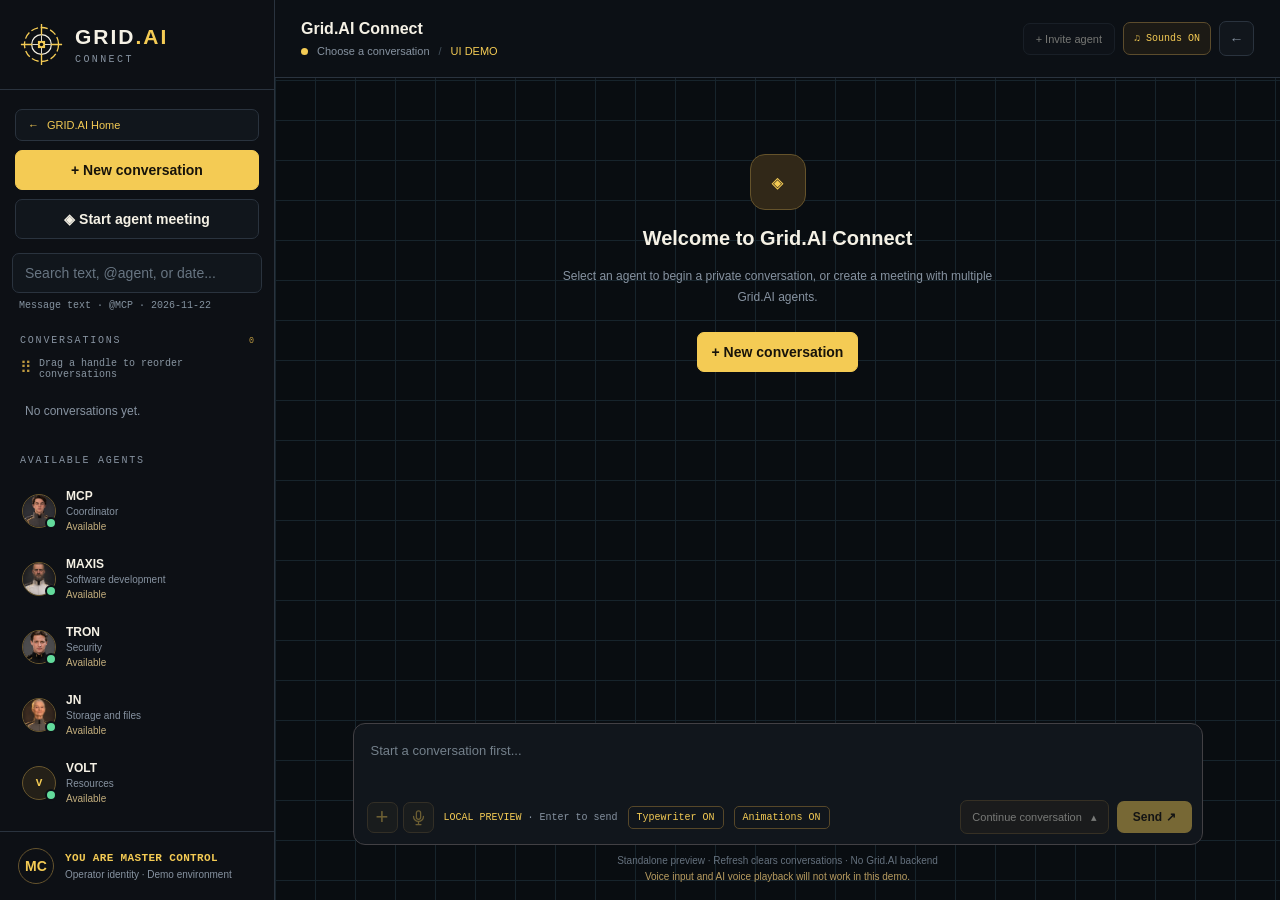
==== Chat.html @ 94e6bbdb "Build gold-and-obsidian GRID.AI home dashboard and application launcher" ====
<!DOCTYPE html>
<html lang="en">
<head>
<meta charset="UTF-8">
<meta name="viewport" content="width=device-width, initial-scale=1">
<title>Grid.AI | Connect</title>

<link rel="stylesheet" href="./styles/grid-theme.css">
<link rel="stylesheet" href="./styles/chat.css">
<link rel="stylesheet" href="./styles/agent-ui.css">
<link rel="stylesheet" href="./styles/workspace-ui.css">
<link rel="stylesheet" href="./styles/connect-media-demo.css">
<link rel="stylesheet" href="./styles/live-meeting-demo.css">
<link rel="stylesheet" href="./styles/live-tile-layout.css">
</head>

<body>
<div class="app inspector-collapsed" id="app">

  <aside class="sidebar" aria-label="Conversation navigation">

    <div class="brand" aria-label="GRID.AI Connect">
      <svg class="brand-symbol" viewBox="0 0 48 48"
           fill="none" aria-hidden="true">
        <circle cx="24" cy="24" r="19"
                stroke="#f4cb54" stroke-width="1.5"
                stroke-dasharray="8 3"/>
        <circle cx="24" cy="24" r="11"
                stroke="#f5f1e5" stroke-width="1.3"/>
        <path d="M24 1v13M24 34v13M1 24h13M34 24h13"
              stroke="#f4cb54" stroke-width="1.5"/>
        <path d="M24 14v20M14 24h20"
              stroke="#f5f1e5"/>
        <rect x="20" y="20" width="8" height="8"
              fill="#f4cb54"/>
        <circle cx="24" cy="24" r="2" fill="#080a0d"/>
      </svg>
      <div>
        <div class="brand-name">GRID<span>.AI</span></div>
        <div class="brand-sub">CONNECT</div>
      </div>
    </div>

    <div class="sidebar-actions">
      <a class="grid-home-link" href="./index.html"><span aria-hidden="true">←</span> GRID.AI Home</a>
      <button class="primary-button" id="newChatButton">
        + New conversation
      </button>
      <button class="secondary-button" id="meetingButton">
        ◈ Start agent meeting
      </button>
    </div>

    <div class="sidebar-scroll">
      <input class="search-box" id="chatSearch"
             placeholder="Search text, @agent, or date..."
             aria-label="Search conversations">
      <div class="search-hint">Message text · @MCP · 2026-11-22</div>

      <div class="section-heading">
        Conversations <small id="chatCount"></small>
      </div>
      <div class="reorder-hint"><span aria-hidden="true">⠿</span> Drag a handle to reorder conversations</div>
      <div id="chatList"></div>

      <div class="section-heading">Available agents</div>
      <div id="agentList"></div>
    </div>

    <div class="sidebar-bottom">
      <div class="identity">
        <div class="identity-avatar">MC</div>
        <div>
          <strong>YOU ARE MASTER CONTROL</strong>
          <small>Operator identity · Demo environment</small>
        </div>
      </div>
    </div>
  </aside>

  <div class="pane-resizer sidebar-resizer" id="sidebarResizer" role="separator"
       tabindex="0" aria-orientation="vertical" aria-label="Resize conversations panel"
       aria-valuemin="210" aria-valuemax="430" aria-valuenow="275"
       title="Drag to resize conversations · Arrow keys adjust width"></div>

  <main class="main">
    <header class="topbar">
      <div style="display:flex;align-items:center;gap:11px;min-width:0">
        <button class="icon-button mobile-only" id="menuButton"
                aria-label="Open navigation">☰</button>
        <div class="conversation-heading" id="conversationHeading">
          <div class="topbar-title" id="conversationTitle">
            Grid.AI Connect
          </div>
          <div class="topbar-sub">
            <span class="dot"></span>
            <span id="conversationSubtitle">Standalone preview</span>
            <span style="color:#43505b">/</span>
            <span style="color:var(--gold)">UI DEMO</span>
          </div>
        </div>
      </div>

      <div class="topbar-center" id="topbarCenter" aria-label="Conversation participants">
        <div class="header-participants" id="headerParticipants"></div>
        <div class="participant-popup hidden" id="participantPopup"></div>
      </div>

      <div class="topbar-actions">
        <button class="text-button invite-button" id="inviteButton">
          + Invite agent
        </button>
        <button class="sound-toggle enabled" type="button" id="soundToggle"
                aria-label="Mute interface sounds" aria-pressed="true"
                title="Mute short demo interface sound effects">♫ Sounds ON</button>
        <button class="icon-button inspector-toggle" id="inspectorButton"
                aria-label="Expand session details" title="Toggle session details">←</button>
      </div>
    </header>

    <div class="connect-workspace" id="connectWorkspace">
      <section class="live-meeting-stage hidden" id="liveMeetingStage" aria-label="Live meeting visual preview">
        <div class="live-meeting-header">
          <div>
            <div class="live-meeting-kicker"><span class="live-meeting-light" aria-hidden="true"></span> LIVE MEETING · UI DEMO</div>
            <h2 id="liveMeetingTitle">Live agent meeting</h2>
            <p>Agent voices and cameras are simulated. No microphone, camera or network connection is used.</p>
            <p class="live-sort-hint">Square tiles · Drag to reorder or use the arrow buttons on each participant</p>
          </div>
          <div class="live-meeting-header-actions">
            <span class="live-meeting-count" id="liveMeetingCount"></span>
            <button class="live-action-button" id="liveChatToggle" type="button"
                    aria-pressed="true" aria-expanded="true" aria-controls="connectChatSide">
              <span id="liveChatToggleLabel">Hide chat</span>
              <span id="liveUnreadNotification" class="live-unread-notification hidden" aria-hidden="true">!</span>
            </button>
          </div>
        </div>
        <div class="live-participant-grid" id="liveParticipantGrid" aria-label="Live Meeting participants. Drag or use the arrow buttons on any tile to reorder."></div>
        <div class="live-meeting-activity" id="liveSpeakingStatus" role="status" aria-live="polite">
          Awaiting a response · Select an agent tile to preview the speaking indicator.
        </div>
        <div class="live-meeting-toolbar" aria-label="Live meeting preview controls">
          <div class="live-continue-control hidden" id="liveContinueControl">
            <button class="continue-button" type="button" id="liveContinueButton"
                    aria-haspopup="menu" aria-expanded="false"
                    aria-controls="liveContinueMenu">Continue conversation <span aria-hidden="true">▴</span></button>
            <div class="continue-menu hidden" id="liveContinueMenu"
                 role="menu" aria-label="Continue conversation using">
              <div class="continue-menu-heading">CONTINUE ON · DEMO</div>
              <button class="continue-option" type="button" role="menuitem"
                      data-live-continue-target="glasses">Even G2 Glasses</button>
              <button class="continue-option" type="button" role="menuitem"
                      data-live-continue-target="call">Phone Call</button>
              <button class="continue-option" type="button" role="menuitem"
                      data-live-continue-target="terminal">Terminal</button>
              <button class="continue-option" type="button" role="menuitem"
                      data-live-continue-target="other">Other</button>
            </div>
          </div>
          <button class="live-action-button" id="liveMicToggle" type="button" aria-pressed="false"
                  title="Preview microphone state; no real microphone access">
            <span aria-hidden="true">🎙</span> <span id="liveMicLabel">Mic off</span>
          </button>
          <button class="live-action-button" id="liveVideoToggle" type="button" aria-pressed="false"
                  title="Preview camera state; no real camera access">
            <span aria-hidden="true">▣</span> <span id="liveVideoLabel">Camera off</span>
          </button>
          <button class="live-action-button live-leave-button" id="liveLeaveButton" type="button">
            <span aria-hidden="true">↩</span> Return to chat
          </button>
        </div>
      </section>
      <div class="connect-chat-side" id="connectChatSide">
    <section class="thread" id="thread" aria-label="Messages">
      <div class="thread-inner" id="messages"></div>
    </section>

    <footer class="composer-wrap">
      <div class="composer">
        <div class="mention-picker hidden" id="mentionPicker" role="listbox" aria-label="Tag an agent"></div>
        <textarea id="messageInput"
          aria-label="Message"
          placeholder="Message an agent..."
          rows="2"></textarea>

        <div class="demo-attachment-tray hidden" id="demoAttachmentTray" aria-label="Selected demo attachments"></div>
        <div class="composer-bottom">
          <div class="composer-tools">
            <div class="demo-composer-media">
              <div class="demo-add-wrap" id="demoAddWrap">
                <button class="demo-media-button demo-plus" id="demoAddAttachment" type="button"
                        title="Add attachment preview" aria-label="Add attachment"
                        aria-haspopup="menu" aria-expanded="false" disabled>+</button>
                <div class="demo-add-menu hidden" id="demoAddMenu" role="menu"
                     aria-label="Add demo content">
                  <div id="demoAddMenuRoot">
                    <div class="demo-add-heading">ADD CONTEXT · DEMO PREVIEW</div>
                    <button class="demo-add-option" type="button" role="menuitem"
                            data-demo-add-action="files">+ &nbsp; Add files</button>
                    <button class="demo-add-option" type="button" role="menuitem"
                            data-demo-add-action="link">↗ &nbsp; Add link</button>
                  </div>
                  <div class="hidden" id="demoAddLinkPane">
                    <button class="demo-add-back" type="button" data-demo-add-back>← Back</button>
                    <label class="demo-link-label" for="demoLinkInput">LINK PREVIEW · NOT OPENED</label>
                    <input id="demoLinkInput" class="demo-link-input" type="url"
                           autocomplete="off" spellcheck="false" maxlength="240"
                           placeholder="https://example.com" aria-label="Link URL (demo only)">
                    <button class="demo-link-confirm" type="button" id="demoAddLinkConfirm">
                      Add link preview
                    </button>
                  </div>
                </div>
              </div>
              <button class="demo-media-button" id="demoVoiceInput" type="button"
                      title="Voice unavailable in demo · visual preview only" aria-label="Voice input preview (no microphone)"
                      aria-pressed="false" disabled>
                <svg viewBox="0 0 24 24" width="17" height="17" fill="none"
                     stroke="currentColor" stroke-width="1.8" stroke-linecap="round" stroke-linejoin="round"
                     aria-hidden="true"><rect x="9" y="2.5" width="6" height="12" rx="3"/>
                  <path d="M5 10.5a7 7 0 0 0 14 0M12 17.5V22M8.5 22h7"/></svg>
              </button>
              <span class="demo-voice-state hidden" id="demoVoiceState">VOICE PREVIEW · MIC OFF</span>
            </div>
            <div class="composer-label">
              <span>LOCAL PREVIEW</span> · Enter to send
            </div>
            <button class="tool-toggle enabled" id="typewriterToggle"
                    title="Toggle animated agent responses">
              Typewriter ON
            </button>
            <button class="tool-toggle enabled" id="motionToggle" type="button"
                    aria-label="Toggle interface animations" aria-pressed="true"
                    title="Enable or disable animations in this demo">
              Animations ON
            </button>
          </div>
          <div class="composer-actions">
            <div class="continue-control" id="continueControl">
              <button class="continue-button" id="continueConversationButton" type="button"
                      aria-haspopup="menu" aria-expanded="false"
                      aria-controls="continueConversationMenu" disabled>
                Continue conversation <span aria-hidden="true">▴</span>
              </button>
              <div class="continue-menu hidden" id="continueConversationMenu"
                   role="menu" aria-label="Continue conversation using">
                <div class="continue-menu-heading">CONTINUE ON</div>
                <button class="continue-option" type="button" role="menuitem"
                        data-continue-target="glasses">Even G2 Glasses</button>
                <button class="continue-option" type="button" role="menuitem"
                        data-continue-target="call">Phone Call</button>
                <button class="continue-option" type="button" role="menuitem"
                        data-continue-target="terminal">Terminal</button>
                <button class="continue-option" type="button" role="menuitem"
                        data-continue-target="other">Other</button>
              </div>
            </div>
            <button class="send-button" id="sendButton">Send ↗</button>
          </div>
        </div>
      </div>
      <div class="composer-caption">
        Standalone preview · Refresh clears conversations · No Grid.AI backend
        <span class="demo-voice-disclaimer">Voice input and AI voice playback will not work in this demo.</span>
      </div>
    </footer>
      </div>
    </div>
  </main>

  <div class="pane-resizer inspector-resizer" id="inspectorResizer" role="separator"
       tabindex="0" aria-orientation="vertical" aria-label="Resize session details"
       aria-valuemin="235" aria-valuemax="460" aria-valuenow="290"
       title="Drag to resize session details · Arrow keys adjust width"></div>

  <aside class="inspector" id="inspector">
    <div class="inspector-title">
      Session details
      <button class="icon-button inspector-close-arrow" id="closeInspector" aria-label="Collapse session details" title="Collapse session details">→</button>
    </div>

    <div class="status-panel">
      <div class="status-main">
        <span class="dot"></span>
        Backend not connected
      </div>
      <p>
        All chat replies are scripted. Conversation history is
        held only in memory until you refresh this page.
      </p>
    </div>

    <div class="inspector-heading">Connection</div>
    <div class="info-row">
      <span class="key">Interface</span>
      <span class="value">Connect</span>
    </div>
    <div class="info-row">
      <span class="key">Runtime</span>
      <span class="value">Browser demo</span>
    </div>
    <div class="info-row">
      <span class="key">Inference</span>
      <span class="value gold">Not connected</span>
    </div>
    <div class="info-row">
      <span class="key">Session type</span>
      <span class="value" id="infoType">None</span>
    </div>

    <div class="inspector-heading">Conversation mode</div>
    <button class="secondary-button live-inspector-toggle" type="button"
            id="toggleLiveMeeting" disabled>Start live meeting</button>
    <div class="live-inspector-help" id="liveMeetingInspectorHelp">
      Turn this conversation into a Teams-style live meeting preview. Chat history and participants stay the same.
    </div>

    <div class="inspector-heading">Participants · Demo status</div>
    <div id="participantList"></div>

    <div class="inspector-heading">Conversation privacy</div>
    <div class="info-box" id="privacyInfo">
      Select a conversation to inspect its participants.
    </div>

    <div class="inspector-heading">Context exports</div>
    <div class="info-box">
      Each conversation can be exported as TXT or Markdown
      through its three-dot menu. Exported files contain
      the current demo transcript and conversation metadata.
    </div>

    <div class="inspector-heading">Workflow preview</div>
    <div class="info-box">
      GRID separates suggestions, permissions, reviewed
      operations, and verified execution results.
      This preview cannot perform host actions.
    </div>

    <div class="inspector-bottom">
      <button class="secondary-button" id="demoApprovalButton">
        Show approval example
      </button>
      <button class="secondary-button" id="newMeetingRight">
        Create meeting
      </button>
    </div>
  </aside>

</div>

<!-- UNIVERSAL MODAL -->
<div class="modal-backdrop" id="modalBackdrop">
  <div class="modal" role="dialog" aria-modal="true"
       aria-labelledby="modalTitle">
    <h2 id="modalTitle"></h2>
    <p id="modalDescription"></p>
    <div id="modalBody"></div>
    <div class="modal-error" id="modalError"></div>

    <div class="modal-buttons">
      <button class="secondary-button" id="cancelModal">Cancel</button>
      <button class="primary-button" id="confirmModal">Confirm</button>
    </div>
  </div>
</div>

<div class="modal-backdrop" id="whisperBackdrop">
  <div class="modal whisper-modal" role="dialog" aria-modal="true" aria-labelledby="whisperTitle">
    <div class="whisper-heading">
      <div class="whisper-heading-person">
        <span id="whisperAvatar"></span>
        <div>
          <h2 id="whisperTitle">Private whisper</h2>
          <span class="whisper-subtitle">Private side thread · Demo only</span>
        </div>
      </div>
      <button class="icon-button" id="closeWhisper" aria-label="Close whisper">×</button>
    </div>
    <p class="whisper-explanation">
      This private demo thread is separate from the meeting. Whisper messages
      are excluded from shared meeting transcripts and TXT/MD context exports.
      No real agent receives these messages.
    </p>
    <div class="whisper-thread" id="whisperMessages" aria-label="Whisper messages"></div>
    <div class="whisper-composer">
      <textarea id="whisperInput" rows="2" maxlength="5000"
        placeholder="Send a private whisper..." aria-label="Private whisper"></textarea>
      <button class="send-button" id="sendWhisper">Send ↗</button>
    </div>
  </div>
</div>

<div class="toast" id="toast" role="status"></div>

<script src="./scripts/chat.js"></script>
<script src="./scripts/agent-ui.js"></script>
<script src="./scripts/workspace-ui.js"></script>
<script src="./scripts/connect-media-demo.js"></script>
<script src="./scripts/live-meeting-demo.js"></script>
<script src="./scripts/live-tile-layout.js"></script>
<script src="./scripts/ui-sounds.js"></script>
<script src="./scripts/home-handoff.js"></script>
</body>
</html>
---- styles/grid-theme.css ----
/* GRID.AI shared visual tokens. Gold is authority; status colors describe activity. */
:root {
  color-scheme: dark;
  --bg: #080a0d;
  --sidebar: #0d1015;
  --surface: #11161c;
  --surface2: #171e26;
  --hover: #202934;
  --line: #2a333e;
  --gold: #f4cb54;
  --gold-dim: #bd9940;
  --gold-bg: #312818;
  --ivory: #f5f1e5;
  --text: #d8dde3;
  --muted: #8793a1;
  --cyan: #59d8f3;
  --green: #63db9c;
  --red: #f07878;
  --purple: #9476e8;
  --orange: #f09866;
  --font: "Segoe UI", Arial, sans-serif;
  --mono: Consolas, "Courier New", monospace;
}
.grid-home-link {
  display:flex; align-items:center; gap:8px; flex-shrink:0;
  padding:9px 12px; border:1px solid var(--line); border-radius:7px;
  color:var(--gold); background:var(--surface); text-decoration:none;
  font:11px var(--font);
}
.grid-home-link:hover { background:var(--gold-bg); border-color:var(--gold-dim); }
.grid-home-link:focus-visible { outline:2px solid var(--gold); outline-offset:2px; }
---- styles/chat.css ----
:root {
  --bg: #080a0d;
  --sidebar: #0d1015;
  --surface: #11161c;
  --surface2: #171e26;
  --hover: #202934;
  --line: #2a333e;
  --gold: #f4cb54;
  --gold-dim: #bd9940;
  --gold-bg: #312818;
  --ivory: #f5f1e5;
  --text: #d8dde3;
  --muted: #8793a1;
  --cyan: #59d8f3;
  --green: #63db9c;
  --red: #f07878;
  --font: "Segoe UI", Arial, sans-serif;
  --mono: Consolas, "Courier New", monospace;
}

* { box-sizing: border-box; }

html, body {
  width: 100%;
  height: 100%;
  margin: 0;
}

body {
  background: var(--bg);
  color: var(--text);
  font: 14px var(--font);
}

button, input, textarea { font: inherit; }
button { cursor: pointer; }

button:disabled {
  opacity: .45;
  cursor: not-allowed;
}

button:focus-visible,
input:focus-visible,
textarea:focus-visible {
  outline: 2px solid var(--gold);
  outline-offset: 2px;
}

.hidden { display: none !important; }

.app {
  display: grid;
  grid-template-columns: 275px minmax(0,1fr) 290px;
  height: 100dvh;
  overflow: hidden;
}

/* SIDEBAR */

.sidebar {
  min-height: 0;
  background: var(--sidebar);
  border-right: 1px solid var(--line);
  display: flex;
  flex-direction: column;
}

.brand {
  display: flex;
  align-items: center;
  gap: 12px;
  padding: 23px 20px;
  border-bottom: 1px solid var(--line);
}

.brand-symbol {
  width: 43px;
  height: 43px;
  flex-shrink: 0;
}

.brand-name {
  color: var(--ivory);
  font-size: 21px;
  font-weight: 700;
  letter-spacing: 2px;
}

.brand-name span { color: var(--gold); }

.brand-sub {
  color: var(--muted);
  font: 10px var(--mono);
  letter-spacing: 2.4px;
  margin-top: 5px;
}

.sidebar-actions {
  display: grid;
  gap: 9px;
  padding: 19px 15px 14px;
}

.primary-button,
.secondary-button,
.danger-button {
  border-radius: 7px;
  padding: 11px 14px;
  font-weight: 600;
  border: 1px solid var(--line);
}

.primary-button {
  color: #17130a;
  background: var(--gold);
  border-color: var(--gold);
}

.primary-button:hover { background: #ffda70; }

.secondary-button {
  color: var(--ivory);
  background: var(--surface);
}

.secondary-button:hover { background: var(--hover); }

.danger-button {
  color: #fff;
  background: #823738;
  border-color: #a64d4e;
}

.danger-button:hover { background: #9e4243; }

.sidebar-scroll {
  flex: 1;
  min-height: 0;
  overflow-y: auto;
  padding: 0 12px 18px;
}

.section-heading {
  color: var(--muted);
  font: 10px var(--mono);
  letter-spacing: 1.8px;
  text-transform: uppercase;
  margin: 24px 8px 12px;
  display: flex;
  justify-content: space-between;
  align-items: center;
}

.section-heading small {
  color: var(--gold-dim);
  letter-spacing: 0;
}

.search-box {
  width: 100%;
  padding: 11px 12px;
  color: var(--ivory);
  background: var(--surface);
  border: 1px solid var(--line);
  border-radius: 7px;
}

.search-box::placeholder { color: #687582; }

/* CONVERSATION ITEMS */

.chat-entry {
  margin-bottom: 5px;
  border-radius: 8px;
  border: 1px solid transparent;
}

.chat-entry:hover { background: var(--surface2); }

.chat-entry.active {
  background: var(--gold-bg);
  border-color: #574629;
}

.chat-top {
  display: flex;
  align-items: center;
  min-width: 0;
}

.chat-select {
  border: 0;
  background: transparent;
  display: flex;
  min-width: 0;
  flex: 1;
  align-items: center;
  gap: 10px;
  padding: 10px 6px 10px 9px;
  color: var(--text);
  text-align: left;
}

.chat-icon,
.agent-icon {
  display: grid;
  place-items: center;
  flex: 0 0 34px;
  width: 34px;
  height: 34px;
  border-radius: 8px;
  background: #211d17;
  border: 1px solid #63512b;
  color: var(--gold);
  font: bold 11px var(--mono);
}

.chat-icon.meeting {
  color: var(--cyan);
  background: #112631;
  border-color: #345d69;
}

.item-content {
  min-width: 0;
  flex: 1;
}

.item-title {
  color: var(--ivory);
  font-size: 12px;
  font-weight: 600;
  white-space: nowrap;
  overflow: hidden;
  text-overflow: ellipsis;
}

.item-sub {
  color: var(--muted);
  font-size: 10px;
  margin-top: 5px;
  white-space: nowrap;
  overflow: hidden;
  text-overflow: ellipsis;
}

.chat-more {
  flex: 0 0 29px;
  height: 30px;
  margin-right: 5px;
  padding: 0;
  border: 1px solid transparent;
  border-radius: 6px;
  background: transparent;
  color: #a4a9b0;
  font-size: 19px;
  line-height: 1;
}

.chat-more:hover,
.chat-more[aria-expanded="true"] {
  color: var(--gold);
  border-color: #54442a;
  background: #332918;
}

/* THREE DOT MENU */

.chat-menu {
  margin: 0 6px 7px;
  padding: 5px;
  border-radius: 7px;
  background: #171c22;
  border: 1px solid #4b4231;
}

.chat-menu button {
  width: 100%;
  display: flex;
  gap: 10px;
  align-items: center;
  text-align: left;
  padding: 10px;
  color: var(--text);
  border: 0;
  border-radius: 5px;
  background: transparent;
  font-size: 11px;
}

.chat-menu button:hover {
  background: var(--hover);
  color: var(--ivory);
}

.chat-menu button.danger { color: var(--red); }

.chat-menu .menu-icon {
  width: 20px;
  color: var(--gold-dim);
  font: 11px var(--mono);
}

.chat-menu button.danger .menu-icon { color: var(--red); }

.menu-divider {
  height: 1px;
  margin: 5px 3px;
  background: var(--line);
}

.agent-item {
  width: 100%;
  display: flex;
  align-items: center;
  gap: 10px;
  padding: 9px;
  border: 1px solid transparent;
  border-radius: 7px;
  background: transparent;
  color: var(--text);
  text-align: left;
}

.agent-item:hover { background: var(--surface2); }

.agent-item .agent-icon {
  flex-basis: 30px;
  width: 30px;
  height: 30px;
  border-radius: 50%;
  font-size: 10px;
}

.agent-role {
  color: var(--muted);
  font-size: 10px;
  margin-top: 3px;
}

.sidebar-bottom {
  border-top: 1px solid var(--line);
  padding: 16px 18px;
}

.identity {
  display: flex;
  align-items: center;
  gap: 11px;
}

.identity-avatar {
  display: grid;
  place-items: center;
  width: 36px;
  height: 36px;
  border: 1px solid #66542e;
  border-radius: 50%;
  color: var(--gold);
  font-weight: bold;
}

.identity strong {
  display: block;
  color: var(--ivory);
  font-size: 12px;
}

.identity small {
  display: block;
  color: var(--muted);
  font-size: 10px;
  margin-top: 5px;
}

/* MAIN CHAT */

/* One continuous 40px GRID backdrop for every private chat and meeting.
   Painting it on the whole center pane keeps the lines aligned under the
   scrollable thread, composer, and footer caption all the way to the bottom. */
.main {
  min-width: 0;
  min-height: 0;
  display: flex;
  flex-direction: column;
  background-color: #090d11;
  background-image:
    linear-gradient(to right, #17242c 1px, transparent 1px),
    linear-gradient(to bottom, #17242c 1px, transparent 1px);
  background-size: 40px 40px;
  background-position: 0 0;
}

.topbar {
  height: 78px;
  flex-shrink: 0;
  padding: 0 26px;
  background: #0c1015;
  border-bottom: 1px solid var(--line);
  display: flex;
  align-items: center;
  justify-content: space-between;
  gap: 15px;
}

.topbar-title {
  color: var(--ivory);
  font-size: 16px;
  font-weight: 650;
  white-space: nowrap;
  overflow: hidden;
  text-overflow: ellipsis;
}

.topbar-sub {
  display: flex;
  align-items: center;
  gap: 9px;
  margin-top: 7px;
  color: var(--muted);
  font-size: 11px;
}

.topbar-actions {
  display: flex;
  align-items: center;
  gap: 8px;
}

.icon-button {
  display: inline-grid;
  place-items: center;
  flex-shrink: 0;
  width: 35px;
  height: 35px;
  color: var(--muted);
  background: var(--surface);
  border: 1px solid var(--line);
  border-radius: 7px;
}

.icon-button:hover {
  background: var(--hover);
  color: var(--ivory);
}

.text-button {
  background: var(--surface);
  border: 1px solid var(--line);
  border-radius: 7px;
  padding: 9px 12px;
  color: var(--ivory);
  white-space: nowrap;
  font-size: 11px;
}

.text-button:hover { background: var(--hover); }

.dot {
  display: inline-block;
  width: 7px;
  height: 7px;
  border-radius: 50%;
  background: var(--gold);
}

.dot.green { background: var(--green); }

/* MESSAGES */

.thread {
  flex: 1;
  min-height: 0;
  overflow-y: auto;
  background: transparent;
  padding: 26px;
}

.thread-inner {
  width: 100%;
  max-width: 850px;
  margin: 0 auto;
}

.conversation-intro {
  text-align: center;
  padding: 18px 10px 32px;
}

.intro-symbol {
  display: grid;
  place-items: center;
  width: 56px;
  height: 56px;
  margin: 0 auto 16px;
  border: 1px solid #65532b;
  border-radius: 15px;
  background: var(--gold-bg);
  color: var(--gold);
  font: bold 20px var(--mono);
}

.conversation-intro h2 {
  margin: 0 0 9px;
  color: var(--ivory);
  font-size: 19px;
}

.conversation-intro p {
  max-width: 520px;
  margin: auto;
  color: var(--muted);
  font-size: 12px;
  line-height: 1.7;
}

.session-divider {
  position: relative;
  text-align: center;
  margin: 18px 0 25px;
  color: var(--muted);
  font: 10px var(--mono);
  letter-spacing: 1px;
  text-transform: uppercase;
}

.session-divider::before {
  content: "";
  position: absolute;
  top: 50%;
  left: 0;
  right: 0;
  border-top: 1px solid var(--line);
}

.session-divider span {
  position: relative;
  padding: 0 14px;
  background: var(--bg);
}

.message {
  display: flex;
  align-items: flex-start;
  gap: 12px;
  margin-bottom: 23px;
}

.message.user { flex-direction: row-reverse; }

.message-avatar {
  flex-shrink: 0;
  display: grid;
  place-items: center;
  width: 34px;
  height: 34px;
  border: 1px solid #64532d;
  border-radius: 9px;
  color: var(--gold);
  background: #211d17;
  font: bold 10px var(--mono);
}

.message.user .message-avatar {
  background: var(--surface2);
  border-color: var(--line);
  color: var(--ivory);
}

.message-body {
  min-width: 0;
  max-width: min(690px, 85%);
}

.message.user .message-body { text-align: right; }

.message-meta {
  display: flex;
  align-items: center;
  gap: 9px;
  margin-bottom: 7px;
  color: var(--muted);
  font-size: 11px;
}

.message.user .message-meta {
  justify-content: flex-end;
}

.message-meta strong {
  color: var(--gold);
  font-size: 11px;
}

.message.user .message-meta strong { color: var(--ivory); }

.bubble {
  display: inline-block;
  max-width: 100%;
  padding: 13px 16px;
  border-radius: 4px 12px 12px 12px;
  border: 1px solid var(--line);
  background: var(--surface);
  color: var(--text);
  text-align: left;
  line-height: 1.75;
  font-size: 13px;
  white-space: pre-wrap;
  overflow-wrap: anywhere;
}

.message.user .bubble {
  background: #242015;
  color: var(--ivory);
  border-color: #483b22;
  border-radius: 12px 4px 12px 12px;
}

.message-note {
  margin-top: 7px;
  color: #6d7c89;
  font: 10px var(--mono);
  text-align: left;
}

.notice {
  margin-bottom: 20px;
  padding: 12px 14px;
  border: 1px solid #574829;
  border-radius: 7px;
  color: #cdb77b;
  background: #1c1a14;
  font-size: 11px;
  line-height: 1.7;
}

/* TYPEWRITER */

.typing-cursor::after {
  content: "▋";
  color: var(--gold);
  animation: cursor-blink .75s step-end infinite;
}

@keyframes cursor-blink {
  50% { opacity: 0; }
}

.typing-label {
  color: var(--gold-dim);
  font: 10px var(--mono);
  letter-spacing: .4px;
  margin-top: 8px;
}

.skip-button {
  padding: 5px 9px;
  border: 1px solid #63512b;
  border-radius: 5px;
  background: #211d17;
  color: var(--gold);
  font-size: 10px;
  margin-left: 8px;
}

.skip-button:hover { background: var(--gold-bg); }

/* APPROVAL PREVIEW */

.approval-card {
  margin: 16px 0 25px 46px;
  padding: 18px;
  border: 1px solid #6b542b;
  border-radius: 9px;
  background: #1b1a16;
}

.approval-card .eyebrow {
  color: var(--gold);
  font: 10px var(--mono);
  letter-spacing: 1px;
}

.approval-card h3 {
  margin: 9px 0;
  color: var(--ivory);
  font-size: 14px;
}

.approval-card p {
  color: var(--muted);
  line-height: 1.7;
  font-size: 12px;
}

.approval-card .actions {
  display: flex;
  gap: 8px;
  flex-wrap: wrap;
}

.approval-card .state {
  color: var(--green);
  font-size: 12px;
}

/* COMPOSER */

.composer-wrap {
  flex-shrink: 0;
  padding: 12px 24px 18px;
  background: transparent;
}

.composer {
  max-width: 850px;
  margin: auto;
  overflow: hidden;
  background: var(--surface);
  border: 1px solid #424044;
  border-radius: 12px;
}

.composer:focus-within { border-color: #967b3c; }

.composer textarea {
  display: block;
  width: 100%;
  min-height: 57px;
  max-height: 170px;
  resize: none;
  padding: 17px;
  border: 0;
  outline: 0;
  background: transparent;
  color: var(--ivory);
  font-size: 13px;
  line-height: 1.6;
}

.composer textarea::placeholder { color: #74808b; }

.composer-bottom {
  display: flex;
  justify-content: space-between;
  align-items: center;
  gap: 12px;
  padding: 0 10px 10px 13px;
}

.composer-tools {
  display: flex;
  align-items: center;
  gap: 10px;
  min-width: 0;
}

.composer-label {
  color: var(--muted);
  font: 10px var(--mono);
  white-space: nowrap;
}

.composer-label span { color: var(--gold); }

.tool-toggle {
  background: transparent;
  color: var(--muted);
  border: 1px solid var(--line);
  border-radius: 5px;
  padding: 5px 8px;
  font: 10px var(--mono);
}

.tool-toggle.enabled {
  color: var(--gold);
  border-color: #564729;
}

.tool-toggle:hover { background: var(--hover); }

.send-button {
  background: var(--gold);
  color: #17130b;
  border: 0;
  border-radius: 7px;
  padding: 9px 16px;
  font-size: 12px;
  font-weight: 700;
}

.send-button:hover { background: #ffda70; }

.composer-caption {
  max-width: 850px;
  margin: 10px auto 0;
  color: #65717e;
  text-align: center;
  font-size: 10px;
}

/* INSPECTOR */

.inspector {
  min-height: 0;
  overflow-y: auto;
  padding: 22px 19px;
  border-left: 1px solid var(--line);
  background: var(--sidebar);
}

.inspector-title {
  display: flex;
  align-items: center;
  justify-content: space-between;
  color: var(--ivory);
  font-size: 14px;
  font-weight: 650;
  margin-bottom: 24px;
}

.inspector-heading {
  margin: 24px 0 13px;
  color: var(--muted);
  font: 10px var(--mono);
  letter-spacing: 1.5px;
  text-transform: uppercase;
}

.status-panel {
  padding: 15px;
  border: 1px solid var(--line);
  border-radius: 9px;
  background: var(--surface);
}

.status-main {
  display: flex;
  align-items: center;
  gap: 9px;
  color: var(--gold);
  font-size: 12px;
  font-weight: 600;
}

.status-panel p {
  color: var(--muted);
  font-size: 11px;
  line-height: 1.7;
  margin: 10px 0 0;
}

.info-row {
  display: flex;
  justify-content: space-between;
  align-items: center;
  gap: 10px;
  border-bottom: 1px solid #222932;
  padding: 11px 0;
  font-size: 12px;
}

.info-row .key { color: var(--muted); }
.info-row .value { color: var(--ivory); text-align: right; }
.info-row .gold { color: var(--gold); }

.participant {
  display: flex;
  align-items: center;
  gap: 11px;
  margin-bottom: 15px;
}

.participant strong {
  display: block;
  color: var(--ivory);
  font-size: 12px;
}

.participant small {
  display: block;
  color: var(--muted);
  font-size: 10px;
  margin-top: 4px;
}

.info-box {
  padding: 13px;
  border-left: 2px solid var(--gold-dim);
  background: var(--surface);
  color: var(--muted);
  font-size: 11px;
  line-height: 1.7;
}

.inspector-bottom { margin-top: 23px; }
.inspector-bottom button { width: 100%; margin-bottom: 8px; }

/* MODALS */

.modal-backdrop {
  position: fixed;
  inset: 0;
  z-index: 30;
  display: none;
  align-items: center;
  justify-content: center;
  background: rgba(0,0,0,.78);
  padding: 20px;
}

.modal-backdrop.visible { display: flex; }

.modal {
  width: min(470px,100%);
  max-height: 90dvh;
  overflow-y: auto;
  padding: 24px;
  border: 1px solid #65532f;
  border-radius: 13px;
  background: #13181e;
  box-shadow: 0 20px 65px rgba(0,0,0,.5);
}

.modal h2 {
  color: var(--ivory);
  font-size: 19px;
  margin: 0 0 9px;
}

.modal p {
  color: var(--muted);
  font-size: 12px;
  line-height: 1.7;
  margin: 0 0 17px;
}

.modal-agent {
  display: flex;
  align-items: center;
  gap: 12px;
  margin: 7px 0;
  padding: 12px;
  border: 1px solid var(--line);
  border-radius: 8px;
  background: var(--surface);
  cursor: pointer;
}

.modal-agent:hover {
  border-color: #776136;
  background: #1d211f;
}

.modal-agent:has(input:checked) {
  border-color: #85703d;
  background: #292519;
}

.modal-agent input {
  accent-color: var(--gold);
  width: 16px;
  height: 16px;
}

.modal-agent strong {
  display: block;
  color: var(--ivory);
  font-size: 12px;
}

.modal-agent small {
  display: block;
  margin-top: 4px;
  color: var(--muted);
  font-size: 10px;
}

.modal-agent input:disabled { opacity: .5; }

.modal-input {
  width: 100%;
  background: var(--surface);
  border: 1px solid #544729;
  border-radius: 7px;
  padding: 12px;
  color: var(--ivory);
  outline: none;
}

.modal-error {
  color: var(--red);
  font-size: 11px;
  min-height: 18px;
  margin-top: 10px;
}

.modal-buttons {
  display: flex;
  gap: 9px;
  justify-content: flex-end;
  margin-top: 16px;
}

.modal-warning {
  padding: 13px;
  border: 1px solid #7c3c3c;
  border-radius: 7px;
  background: #261718;
  color: #f0abab;
  font-size: 12px;
  line-height: 1.7;
}

.toast {
  display: none;
  position: fixed;
  z-index: 50;
  bottom: 20px;
  left: 50%;
  transform: translateX(-50%);
  max-width: calc(100vw - 30px);
  padding: 12px 17px;
  background: #20241e;
  border: 1px solid #69603a;
  border-radius: 7px;
  color: var(--ivory);
  font-size: 12px;
}

.toast.visible { display: block; }

.empty-state {
  text-align: center;
  padding: 50px 15px;
  max-width: 500px;
  margin: 0 auto;
}

.empty-state h2 {
  color: var(--ivory);
  font-size: 20px;
}

.empty-state p {
  color: var(--muted);
  line-height: 1.7;
  font-size: 12px;
}

.empty-state .primary-button { margin-top: 13px; }

.mobile-only { display: none; }

::-webkit-scrollbar { width: 7px; }
::-webkit-scrollbar-thumb {
  background: #343b43;
  border-radius: 6px;
}
::-webkit-scrollbar-track { background: transparent; }

/* RESPONSIVE */

@media (max-width: 1150px) {
  .app {
    grid-template-columns: 245px minmax(0,1fr);
  }

  .inspector { display: none; }

  .app.show-inspector .inspector {
    display: block;
    position: fixed;
    right: 0;
    top: 0;
    bottom: 0;
    width: min(320px,90vw);
    z-index: 20;
    box-shadow: -20px 0 50px rgba(0,0,0,.6);
  }
}

@media (min-width: 1151px) {
  .inspector-toggle { display: none; }
}

@media (max-width: 700px) {
  .app { grid-template-columns: minmax(0,1fr); }

  .sidebar {
    display: none;
    position: fixed;
    top: 0;
    left: 0;
    bottom: 0;
    width: min(285px,88vw);
    z-index: 20;
    box-shadow: 20px 0 50px rgba(0,0,0,.6);
  }

  .app.show-sidebar .sidebar { display: flex; }

  .mobile-only { display: inline-grid; }

  .topbar {
    height: 70px;
    padding: 0 14px;
  }

  .topbar-title { font-size: 14px; }

  .topbar-actions .invite-button { display: none; }

  .thread { padding: 19px 13px; }
  .composer-wrap { padding: 10px 12px 16px; }
  .bubble { font-size: 12px; }
  .message-body { max-width: 87%; }
  .approval-card { margin-left: 0; }
  .composer-label { display: none; }
}

.app.motion-disabled .typing-cursor::after { animation: none; }

.search-hint {padding:7px 7px 0;color:#84929f;font:10px var(--mono);}
.sidebar-bottom .identity strong {font:700 11px var(--mono);letter-spacing:.35px;color:var(--gold);}
.home-button {
  display:inline-flex;align-items:center;justify-content:center;padding:8px 11px;
  border:1px solid #68572f;border-radius:7px;color:var(--ivory);text-decoration:none;
  font:800 12px var(--font);letter-spacing:1px;white-space:nowrap;background:#181a1a;
}
.home-button span {color:var(--gold);}
.home-button:hover {background:var(--gold-bg);border-color:var(--gold);}
.home-button:focus-visible {outline:2px solid var(--gold);outline-offset:2px;}
.topbar {position:relative;z-index:40;overflow:visible;}
/* The main-pane grid now covers meetings and ordinary chats alike.
   Meeting mode still uses .meeting-grid for view state, not its own texture. */
.composer {position:relative;overflow:visible;}
.mention-picker {
  position:absolute;left:0;right:0;bottom:calc(100% + 9px);z-index:60;
  padding:6px;background:#151b22;border:1px solid #806a39;border-radius:10px;
  box-shadow:0 14px 28px rgba(0,0,0,.5);max-height:280px;overflow-y:auto;
}
.mention-heading {padding:7px 11px 10px;color:var(--muted);font:10px var(--mono);letter-spacing:1px;}
.mention-option {
  display:flex;width:100%;align-items:center;gap:10px;padding:8px 11px;
  border:0;border-radius:7px;background:transparent;color:var(--ivory);text-align:left;
}
.mention-option:hover,.mention-option.selected {background:#352b19;}
.mention-option strong {display:block;font-size:12px;}
.mention-option small {display:block;margin-top:4px;color:var(--muted);font-size:10px;}
.mention-option .agent-portrait {width:32px;height:32px;flex-basis:32px;}
.inspector-close-arrow {color:var(--gold);}
@media (min-width:1151px) {
  .app.inspector-collapsed {grid-template-columns:275px minmax(0,1fr) 0px;}
  .app.inspector-collapsed .inspector {display:none;}
  .app.inspector-collapsed .inspector-toggle {display:inline-grid;}
}
@media (max-width:700px) {
  .home-button {padding:7px 8px;font-size:10px;}
  .topbar {padding-inline:9px;}
  .topbar-actions {gap:4px;}
}

/* Transient scripted response bubble: three independently animated dots. */
.demo-thinking-message { animation: demo-thinking-enter 190ms ease-out both; }
.demo-thinking-bubble {
  min-width: 67px;
  min-height: 44px;
  display: inline-flex;
  align-items: center;
  justify-content: center;
  padding: 9px 16px;
  border-color: #544727;
  background: #211e18;
  white-space: normal;
}
.demo-thinking-dots {
  display: inline-flex;
  align-items: center;
  justify-content: center;
  gap: 5px;
  height: 20px;
  color: var(--gold);
  font: 800 21px var(--mono);
  line-height: 1;
}
.demo-thinking-dots > span {
  display: block;
  animation: demo-thinking-dot 820ms ease-in-out infinite;
}
.demo-thinking-dots > span:nth-child(2) { animation-delay: 130ms; }
.demo-thinking-dots > span:nth-child(3) { animation-delay: 260ms; }
.sr-only {
  position: absolute;
  width: 1px;
  height: 1px;
  padding: 0;
  margin: -1px;
  overflow: hidden;
  clip: rect(0,0,0,0);
  white-space: nowrap;
  border: 0;
}
@keyframes demo-thinking-enter {
  from { opacity: 0; transform: translateY(5px); }
  to { opacity: 1; transform: translateY(0); }
}
@keyframes demo-thinking-dot {
  0%, 65%, 100% { opacity: .3; transform: translateY(2px); }
  30% { opacity: 1; transform: translateY(-3px); }
}
.app.motion-disabled .demo-thinking-message,
.app.motion-disabled .demo-thinking-dots > span,
.app.motion-disabled ~ #whisperBackdrop .demo-thinking-dots > span {
  animation: none !important;
}

/* Composer continuation selector — upward popover, distinct from Send. */
.composer-actions {
  display: flex;
  align-items: center;
  gap: 8px;
  margin-left: auto;
  flex-shrink: 0;
}
.continue-control { position: relative; }
.continue-button {
  display: inline-flex;
  align-items: center;
  justify-content: center;
  gap: 9px;
  min-height: 34px;
  padding: 8px 11px;
  background: #25231d;
  border: 1px solid #63512f;
  border-radius: 7px;
  color: var(--ivory);
  font-size: 11px;
  white-space: nowrap;
}
.continue-button:hover:not(:disabled) {
  background: #332b1e;
  border-color: var(--gold);
}
.continue-button:disabled { opacity: .45; cursor: not-allowed; }
.continue-button[aria-expanded="true"] { border-color: var(--gold); color: var(--gold); }
.continue-menu {
  position: absolute;
  z-index: 100;
  bottom: calc(100% + 10px);
  right: 0;
  width: 225px;
  max-width: min(225px, 88vw);
  padding: 6px;
  border: 1px solid #6f5a31;
  border-radius: 9px;
  background: #171b20;
  box-shadow: 0 14px 35px rgba(0, 0, 0, .58);
}
.continue-menu-heading {
  padding: 9px 10px 7px;
  color: var(--muted);
  font: 10px var(--mono);
  letter-spacing: 1px;
}
.continue-option {
  display: block;
  width: 100%;
  padding: 10px 11px;
  border: none;
  border-radius: 6px;
  background: transparent;
  color: var(--ivory);
  text-align: left;
  font-size: 12px;
}
.continue-option:hover,
.continue-option:focus-visible {
  background: #302819;
  color: var(--gold);
  outline: none;
}
@media (max-width: 700px) {
  .composer-bottom { flex-wrap: wrap; }
  .composer-actions { gap: 6px; }
  .continue-button { font-size: 10px; padding: 8px 9px; }
}

/* Optional human review comment for demo approvals and rejections. */
.approval-comment-field { margin: 16px 0 13px; }
.approval-comment-field label {
  display: flex;
  flex-wrap: wrap;
  align-items: baseline;
  gap: 7px;
  margin-bottom: 8px;
  color: var(--ivory);
  font-size: 12px;
  font-weight: 600;
}
.approval-comment-field label span {
  color: var(--muted);
  font-size: 10px;
  font-weight: 400;
}
.approval-comment-field textarea {
  display: block;
  width: 100%;
  min-height: 76px;
  padding: 11px 12px;
  resize: vertical;
  border: 1px solid #665536;
  border-radius: 8px;
  outline: none;
  background: #111820;
  color: var(--ivory);
  font: 12px/1.5 var(--font);
}
.approval-comment-field textarea::placeholder { color: #86909b; }
.approval-comment-field textarea:focus { border-color: var(--gold); }
.approval-card .state.approval-rejected { color: var(--red); }
.approval-decision-comment {
  margin-top: 13px;
  padding: 10px 12px;
  border: 1px solid #574829;
  border-radius: 8px;
  background: #111820;
}
.approval-decision-comment strong {
  color: var(--gold);
  font-size: 11px;
}
.approval-decision-comment p {
  margin: 7px 0 0;
  white-space: pre-wrap;
  overflow-wrap: anywhere;
  color: var(--text);
}

/* Consistent identity for persistent and transient system notifications. */
.system-notification-heading {
  display: block;
  margin-bottom: 5px;
  color: var(--gold);
  font: 700 10px/1.35 var(--mono);
  letter-spacing: .45px;
}
.system-notification-content {
  display: block;
  color: inherit;
  overflow-wrap: anywhere;
  white-space: pre-wrap;
}
.toast .system-notification-heading { margin-bottom: 4px; }
.toast .system-notification-content { color: var(--ivory); }

/* Optional, subtle GRID.AI Connect UI sound effects (no background music). */
.sound-toggle {
  display: inline-flex;
  align-items: center;
  justify-content: center;
  flex: 0 0 auto;
  min-height: 33px;
  padding: 6px 10px;
  border: 1px solid #5c4c2c;
  border-radius: 7px;
  color: var(--gold);
  background: rgba(43, 35, 22, .55);
  font: 10px/1 var(--mono);
  white-space: nowrap;
  cursor: pointer;
}
.sound-toggle:not(.enabled) {
  border-color: #3b4550;
  background: #1c222b;
  color: var(--muted);
}
.sound-toggle:hover:not(:disabled),
.sound-toggle:focus-visible { border-color: #b99b55; background: #332b1c; }
.sound-toggle:disabled { opacity: .55; cursor: not-allowed; }
@media (max-width: 1050px) {
  .sound-toggle { padding: 6px 8px; font-size: 9px; }
}
---- styles/agent-ui.css ----
.agent-portrait {
  position: relative;
  display: inline-grid;
  place-items: center;
  flex: 0 0 34px;
  width: 34px;
  height: 34px;
  border-radius: 50%;
  border: 1px solid #69572e;
  background: #242018;
  color: var(--gold);
  vertical-align: middle;
}
.agent-portrait img {
  /* Absolute positioning keeps high-resolution photos inside the portrait
     frame without clipping the presence dot that sits outside its edge. */
  position: absolute;
  inset: 0;
  display: block;
  width: 100%;
  height: 100%;
  min-width: 0;
  min-height: 0;
  object-fit: cover;
  object-position: center 25%;
  border-radius: inherit;
}
.portrait-initials { font: bold 11px var(--mono); }
.presence-dot {
  position: absolute;
  right: -2px;
  bottom: -2px;
  width: 12px;
  height: 12px;
  background: var(--green);
  border: 2px solid var(--sidebar);
  border-radius: 50%;
}
.presence-available { background: #63db9c; }
.presence-background { background: #59d8f3; }
.presence-user { background: #f4cb54; }
.presence-agents { background: #9476e8; }
.presence-both { background: #f09866; }

.chat-icon:has(.agent-portrait), .message-avatar:has(.agent-portrait),
.intro-symbol:has(.agent-portrait) {
  border: 0;
  background: transparent;
}
.message-avatar .agent-portrait { width: 34px; height: 34px; }
.intro-symbol .agent-portrait {
  width: 56px;
  height: 56px;
  flex-basis: 56px;
  border-radius: 16px;
}
.participant .agent-portrait { width: 35px; height: 35px; flex-basis: 35px; }

.agent-row-wrap { margin-bottom: 3px; }
.agent-item { margin: 0; padding: 2px 6px 2px 0; gap: 2px; }
.agent-open {
  display: flex;
  align-items: center;
  flex: 1;
  gap: 10px;
  min-width: 0;
  padding: 8px 0 8px 9px;
  border: 0;
  background: transparent;
  color: var(--text);
  text-align: left;
}
.agent-presence-label {
  margin-top: 4px;
  color: #c3ae7d;
  font-size: 10px;
  white-space: nowrap;
  overflow: hidden;
  text-overflow: ellipsis;
}
.agent-status-button {
  width: 29px;
  height: 32px;
  flex-shrink: 0;
  display: flex;
  justify-content: center;
  align-items: center;
  gap: 3px;
  padding: 0;
  border: 1px solid var(--line);
  border-radius: 6px;
  background: var(--surface);
  color: var(--muted);
}
.agent-status-button:hover, .agent-status-button[aria-expanded="true"] {
  border-color: var(--gold-dim);
  background: var(--gold-bg);
}
.agent-status-button .presence-dot,
.agent-status-menu .presence-dot,
.popup-presence .presence-dot {
  position: static;
  display: inline-block;
  width: 9px;
  height: 9px;
  border: 0;
  flex-shrink: 0;
}
.agent-status-menu {
  margin: 0 6px 8px 8px;
  padding: 5px;
  border: 1px solid #5d4d2e;
  border-radius: 8px;
  background: #171c22;
}
.agent-status-menu-title { padding: 7px 9px; color: var(--muted); font: 10px var(--mono); }
.agent-status-menu button {
  display: flex;
  align-items: center;
  gap: 9px;
  width: 100%;
  padding: 9px 8px;
  border: 0;
  border-radius: 5px;
  background: transparent;
  color: var(--text);
  text-align: left;
  font-size: 11px;
}
.agent-status-menu button:hover,
.agent-status-menu button[aria-checked="true"] {
  background: #30291c;
  color: var(--ivory);
}
.agent-status-menu .selected-check { margin-left: auto; color: var(--gold); }
.participant-status-label { color: var(--gold-dim); font-size: 10px; margin-top: 3px; }

.topbar {
  display: grid;
  grid-template-columns: minmax(0,1fr) minmax(0,252px) minmax(0,1fr);
}
.topbar > :first-child { min-width: 0; }
.topbar-actions { justify-content: flex-end; }
.topbar-center {
  display: flex;
  justify-content: center;
  position: relative;
  min-width: 0;
  z-index: 8;
}
.header-participants {
  display: flex;
  align-items: center;
  justify-content: center;
  gap: 7px;
  max-width: 100%;
  min-width: 0;
  padding: 3px 2px;
}
.header-participant {
  display: inline-grid;
  place-items: center;
  width: 35px;
  height: 39px;
  flex: 0 0 35px;
  padding: 0;
  border: 1px solid transparent;
  border-radius: 8px;
  background: transparent;
}
.header-participant:hover,
.header-participant[aria-expanded="true"] {
  border-color: #766031;
  background: var(--gold-bg);
}
.header-participant .agent-portrait { width: 32px; height: 32px; flex-basis: 32px; }
.participant-popup {
  position: absolute;
  top: 47px;
  left: 50%;
  transform: translateX(-50%);
  z-index: 30;
  width: 245px;
  padding: 7px;
  border: 1px solid #746036;
  border-radius: 10px;
  background: #181d23;
  box-shadow: 0 13px 36px rgba(0,0,0,.55);
}
.popup-person { display: flex; align-items: center; gap: 11px; padding: 9px 8px 13px; border-bottom: 1px solid var(--line); margin-bottom: 5px; }
.popup-person .agent-portrait { width: 42px; height: 42px; flex-basis: 42px; }
.popup-person strong { display:block; color:var(--ivory); font-size:12px; }
.popup-person small { display:block; color:var(--muted); margin-top:4px; font-size:10px; }
.popup-presence { display:flex; align-items:center; gap:6px; color:#c9b893; font-size:10px; margin-top:6px; }
.popup-action {
  display: flex;
  align-items: center;
  width: 100%;
  padding: 10px 9px;
  border: 0;
  border-radius: 6px;
  background: transparent;
  color: var(--text);
  text-align: left;
  font-size: 12px;
}
.popup-action:hover:not(:disabled) { background: #2c291f; color: var(--ivory); }
.popup-action.danger { color: var(--red); }
.popup-action:disabled { color: #69747e; opacity: .56; }

.whisper-modal { width: min(530px,100%); }
.whisper-heading { display:flex; align-items:center; justify-content:space-between; gap:10px; margin-bottom:12px; }
.whisper-heading-person { display:flex; align-items:center; gap:12px; min-width:0; }
.whisper-heading-person .agent-portrait { width:43px; height:43px; flex-basis:43px; }
.whisper-heading h2 { margin:0 0 4px; }
.whisper-subtitle { color:var(--gold-dim); font:10px var(--mono); }
.whisper-explanation { margin-bottom:12px !important; }
.whisper-thread {
  min-height: 150px;
  max-height: min(42vh,360px);
  overflow-y: auto;
  padding: 13px;
  border: 1px solid var(--line);
  border-radius: 8px;
  background: #0b0f13;
}
.whisper-empty { padding:25px 8px; color:var(--muted); font-size:12px; text-align:center; line-height:1.6; }
.whisper-line { margin-bottom: 15px; }
.whisper-line.mine { text-align:right; }
.whisper-line strong { display:block; font-size:11px; color:var(--gold); margin-bottom:5px; }
.whisper-line.mine strong { color:var(--ivory); }
.whisper-bubble {
  display:inline-block;
  max-width:95%;
  padding:10px 12px;
  border:1px solid var(--line);
  border-radius:4px 10px 10px 10px;
  background:var(--surface2);
  font-size:12px;
  text-align:left;
  line-height:1.65;
  white-space:pre-wrap;
  overflow-wrap:anywhere;
}
.whisper-line.mine .whisper-bubble { background:#2c2517; border-color:#5e4e2c; border-radius:10px 4px 10px 10px; }
.whisper-composer { margin-top:11px; display:flex; align-items:flex-end; gap:9px; }
.whisper-composer textarea {
  flex:1;
  min-width:0;
  min-height:62px;
  max-height:130px;
  resize:vertical;
  padding:12px;
  border:1px solid var(--line);
  border-radius:7px;
  background:#0d1217;
  color:var(--ivory);
}
@media (max-width:900px) {
  .topbar { grid-template-columns: minmax(0,1fr) minmax(0,195px) minmax(0,1fr); }
  .header-participants { overflow-x:auto; justify-content:flex-start; scrollbar-width:none; }
  .header-participants::-webkit-scrollbar { display:none; }
}
@media (max-width:700px) {
  .topbar { grid-template-columns: minmax(0,1fr) minmax(0,128px) auto; gap:5px; }
  .topbar-title { font-size:12px; }
  .topbar-sub { font-size:9px; }
  .header-participants { gap:1px; }
  .header-participant { flex-basis:33px; width:33px; }
  .header-participant .agent-portrait { width:29px; height:29px; flex-basis:29px; }
  .participant-popup { width:215px; }
}
 
/* Work-focused meeting stacks and contextual conversation summaries */
.agent-status-button { cursor: help; color: var(--muted); }
.agent-status-button .presence-dot { position: static; }
.agent-item { border-radius: 8px; }
.agent-item:hover { background: var(--hover); }
.chat-icon.stacked-icon {
  flex-basis: 43px;
  width: 43px;
  min-width: 43px;
  border: 0;
  background: transparent;
}
.stacked-portraits {
  display: inline-flex;
  align-items: center;
  justify-content: center;
  padding-left: 0;
  min-width: 0;
}
.stacked-portrait {
  position: relative;
  display: block;
  margin-left: -10px;
  transition: transform .13s ease;
}
.stacked-portrait:first-child { margin-left: 0; }
.stacked-portrait .agent-portrait { width: 24px; height: 24px; flex-basis: 24px; border: 2px solid var(--sidebar); }
.stacked-portrait .presence-dot { width: 9px; height: 9px; right: -2px; bottom: -2px; border-width: 1px; }
.stacked-overflow { color: var(--gold); font: 10px var(--mono); }
.header-participants { gap: 0; padding: 4px 14px; overflow: visible; }
.header-participant { flex: 0 0 38px; width: 38px; height: 42px; margin-left: -12px; border-radius: 50%; }
.header-participant:first-child { margin-left: 0; }
.header-participant .agent-portrait {
  width: 38px;
  height: 38px;
  flex-basis: 38px;
  border: 2px solid #202832;
  box-shadow: 0 2px 5px rgba(0,0,0,.25);
}
.header-participant:hover, .header-participant[aria-expanded="true"] {
  transform: translateY(-2px);
  border-color: var(--gold-dim);
}
.header-participant:hover { z-index: 25 !important; }
.chat-entry { position: relative; }
.chat-hover-details {
  max-height: 0;
  opacity: 0;
  overflow: hidden;
  visibility: hidden;
  padding: 0 11px;
  border-top: 1px solid transparent;
  font-size: 11px;
  color: var(--text);
  transition: max-height .2s ease, opacity .16s ease, padding .16s ease;
}
.chat-entry.summary-open .chat-hover-details,
.chat-entry:has(:focus-visible) .chat-hover-details {
  max-height: 400px;
  opacity: 1;
  visibility: visible;
  padding: 10px 11px 13px;
  border-top-color: #504329;
}
.chat-detail-row {
  display: flex;
  align-items: baseline;
  justify-content: space-between;
  gap: 8px;
  margin: 8px 0;
}
.chat-detail-label {
  color: var(--muted);
  font: 9px var(--mono);
  letter-spacing: .5px;
}
.chat-detail-participants { margin: 10px 0 8px; }
.chat-member-list { display: flex; flex-wrap: wrap; gap: 5px; }
.chat-member-chip {
  display: inline-flex;
  align-items: center;
  gap: 5px;
  padding: 4px 6px;
  border: 1px solid var(--line);
  border-radius: 15px;
  background: #20252b;
  color: var(--ivory);
  font-size: 10px;
}
.chat-member-chip .agent-portrait { width: 19px; height: 19px; flex-basis: 19px; border-width: 1px; }
.chat-member-chip .presence-dot { width: 7px; height: 7px; right: -1px; bottom: -1px; border: 1px solid #20252b; }
.chat-detail-preview {
  border-left: 2px solid var(--gold-dim);
  padding: 7px 9px;
  margin-top: 12px;
  background: #1b1e22;
  color: #b9c2cb;
  line-height: 1.55;
  overflow-wrap: anywhere;
}
@media (max-width:900px) {
  .header-participants { overflow: visible; justify-content: center; }
}
@media (max-width:700px) {
  .header-participants { padding: 4px 3px; }
  .header-participant { flex-basis: 30px; width: 30px; height: 33px; margin-left: -10px; }
  .header-participant .agent-portrait { width: 30px; height: 30px; flex-basis: 30px; }
}
.app.motion-disabled .chat-hover-details { transition: none; }
.app.motion-disabled .stacked-portrait { transition: none; }

.topbar-center {z-index:45;}
.participant-popup {z-index:100;top:calc(100% + 8px);min-width:225px;box-shadow:0 18px 45px rgba(0,0,0,.72);}
.header-participant {cursor:pointer;}
.header-participant .agent-portrait,.header-participant .agent-portrait img {pointer-events:none;}
.agent-item {padding-right:7px;}
---- styles/workspace-ui.css ----
/* GRID.AI Connect workspace refinements: no persistent layout state. */
:root {
  --sidebar-width: 275px;
  --inspector-width: 290px;
}

.app {
  position: relative;
  grid-template-columns: var(--sidebar-width) minmax(0, 1fr) var(--inspector-width);
  transition: grid-template-columns 270ms cubic-bezier(.22, 1, .36, 1);
}

.app.is-resizing {
  transition: none !important;
  user-select: none;
  cursor: col-resize;
}

.sidebar,
.inspector {
  min-width: 0;
}

.pane-resizer {
  position: absolute;
  top: 0;
  bottom: 0;
  width: 12px;
  z-index: 55;
  touch-action: none;
  cursor: col-resize;
  outline-offset: -2px;
}
.pane-resizer::after {
  content: "";
  position: absolute;
  inset: 0 auto 0 5px;
  width: 2px;
  background: transparent;
  transition: background 160ms ease, width 160ms ease;
}
.pane-resizer:hover::after,
.pane-resizer:focus-visible::after,
.app.is-resizing .pane-resizer.active::after {
  width: 3px;
  background: #b99a54;
}
.sidebar-resizer { left: calc(var(--sidebar-width) - 6px); }
.inspector-resizer { right: calc(var(--inspector-width) - 6px); }

.inspector {
  opacity: 1;
  transform: translateX(0);
  transition:
    opacity 210ms ease,
    transform 270ms cubic-bezier(.22, 1, .36, 1),
    visibility 0s;
}

/* A collapsed desktop panel is still in the grid, so both the panel
   and the main area can animate without display:none snapping. */
@media (min-width: 1151px) {
  .app.inspector-collapsed {
    grid-template-columns: var(--sidebar-width) minmax(0, 1fr) 0px;
  }
  .app.inspector-collapsed .inspector {
    display: block;
    visibility: hidden;
    opacity: 0;
    pointer-events: none;
    transform: translateX(30px);
    transition:
      opacity 210ms ease,
      transform 270ms cubic-bezier(.22, 1, .36, 1),
      visibility 0s linear 270ms;
  }
  .app.inspector-collapsed .inspector-resizer { display: none; }
  .app.inspector-collapsed .inspector-toggle { display: inline-grid; }
}

.reorder-hint {
  display: flex;
  align-items: center;
  gap: 7px;
  padding: 0 8px 11px;
  color: #8895a1;
  font: 10px var(--mono);
}
.reorder-hint span { color: var(--gold-dim); font-size: 16px; line-height: 1; }

.chat-entry {
  transition:
    background-color 180ms ease,
    border-color 180ms ease,
    box-shadow 180ms ease;
}
.chat-drag-handle {
  display: grid;
  place-items: center;
  flex: 0 0 25px;
  width: 25px;
  height: 38px;
  padding: 0;
  border: 1px solid transparent;
  background: transparent;
  color: #70808b;
  cursor: grab;
  font-size: 17px;
  line-height: 1;
  touch-action: none;
}
.chat-drag-handle:hover,
.chat-drag-handle:focus-visible {
  color: var(--gold);
  border-color: #5f4d2c;
  border-radius: 6px;
}
.chat-drag-handle:active { cursor: grabbing; }
.chat-entry.is-dragging {
  opacity: .38;
}
.chat-entry.drop-before { box-shadow: 0 -3px 0 var(--gold); }
.chat-entry.drop-after { box-shadow: 0 3px 0 var(--gold); }
.app.dragging-chat .chat-hover-details {
  max-height: 0 !important;
  opacity: 0 !important;
  visibility: hidden !important;
  transform: translateY(-8px) !important;
  padding-top: 0 !important;
  padding-bottom: 0 !important;
  pointer-events: none !important;
}
.chat-top { gap: 0; }
.chat-select { padding-left: 1px; }

/* The summary opens only after 3 seconds of continuous pointer hover.
   Keyboard focus stays immediate for accessibility. */
.chat-hover-details {
  max-height: 0;
  opacity: 0;
  transform: translateY(-7px);
  overflow: hidden;
  pointer-events: none;
  visibility: hidden;
  padding-top: 0;
  padding-bottom: 0;
  transition:
    max-height 320ms cubic-bezier(.22, 1, .36, 1),
    opacity 240ms ease,
    transform 280ms ease,
    padding 280ms ease,
    border-color 280ms ease,
    visibility 0s linear 320ms;
}
.chat-entry.summary-open .chat-hover-details,
.chat-entry:has(:focus-visible) .chat-hover-details {
  max-height: 480px;
  opacity: 1;
  visibility: visible;
  pointer-events: auto;
  transform: translateY(0);
  transition:
    max-height 320ms cubic-bezier(.22, 1, .36, 1),
    opacity 240ms ease,
    transform 280ms ease,
    padding 280ms ease,
    border-color 280ms ease,
    visibility 0s;
}

/* The inspector becomes an off-canvas sliding pane on smaller windows. */
@media (max-width: 1150px) {
  .app { grid-template-columns: var(--sidebar-width) minmax(0, 1fr); }
  .inspector-resizer {
    display: block;
    position: fixed;
    right: calc(var(--inspector-width) - 6px);
    visibility: hidden;
    pointer-events: none;
  }
  .app.show-inspector .inspector-resizer {
    visibility: visible;
    pointer-events: auto;
  }
  .app .inspector {
    display: block;
    position: fixed;
    top: 0;
    right: 0;
    bottom: 0;
    width: min(var(--inspector-width), 90vw);
    min-width: 0;
    visibility: hidden;
    opacity: 0;
    pointer-events: none;
    transform: translateX(105%);
    transition:
      transform 290ms cubic-bezier(.22, 1, .36, 1),
      opacity 240ms ease,
      visibility 0s linear 290ms;
  }
  .app.show-inspector .inspector {
    display: block;
    width: min(var(--inspector-width), 90vw);
    visibility: visible;
    opacity: 1;
    pointer-events: auto;
    transform: translateX(0);
    transition:
      transform 290ms cubic-bezier(.22, 1, .36, 1),
      opacity 240ms ease,
      visibility 0s;
  }
}
@media (max-width: 700px) {
  .app { grid-template-columns: minmax(0, 1fr); }
  .sidebar-resizer, .inspector-resizer { display: none; }
}

.app.motion-disabled,
.app.motion-disabled .inspector,
.app.motion-disabled .chat-entry,
.app.motion-disabled .chat-hover-details,
.app.motion-disabled .pane-resizer::after,
.app.motion-disabled .brand {
  transition-duration: 0.01ms !important;
}

/* ========================================================================
   Visible panel travel and conversation switching
   The desktop inspector is an independently sized panel moving over the
   reserved grid track. This prevents zero-width content compression from
   masquerading as a slide animation.
   ======================================================================== */
@media (min-width: 1151px) {
  .app .inspector {
    position: absolute;
    top: 0;
    bottom: 0;
    right: 0;
    width: var(--inspector-width);
    height: 100%;
    z-index: 45;
    min-width: 0;
    display: block;
    visibility: visible;
    opacity: 1;
    transform: translateX(0);
    pointer-events: auto;
    transition:
      transform 350ms cubic-bezier(.22, 1, .36, 1),
      opacity 250ms ease,
      visibility 0s;
  }

  .app.inspector-collapsed .inspector {
    display: block;
    visibility: hidden;
    opacity: 0;
    pointer-events: none;
    transform: translateX(calc(100% + 16px));
    transition:
      transform 350ms cubic-bezier(.22, 1, .36, 1),
      opacity 250ms ease,
      visibility 0s linear 350ms;
  }
}

/* The left navigation and the right inspector both slide on small screens. */
@media (max-width: 700px) {
  .app .sidebar {
    display: flex;
    z-index: 65;
    visibility: hidden;
    opacity: 0;
    pointer-events: none;
    transform: translateX(calc(-100% - 12px));
    transition:
      transform 310ms cubic-bezier(.22, 1, .36, 1),
      opacity 220ms ease,
      visibility 0s linear 310ms;
  }
  .app.show-sidebar .sidebar {
    display: flex;
    visibility: visible;
    opacity: 1;
    pointer-events: auto;
    transform: translateX(0);
    transition:
      transform 310ms cubic-bezier(.22, 1, .36, 1),
      opacity 220ms ease,
      visibility 0s;
  }
}

/* The complete top-left conversation heading moves as ONE unit:
   title + status dot + subtitle + separator + UI DEMO.
   On selection it fades left; after swapping content while hidden, it fades
   IN FROM THE LEFT by transitioning back to the resting position. */
.app #conversationHeading {
  min-width: 0;
  opacity: 1;
  transform: translateX(0);
  transition:
    opacity 240ms ease-out,
    transform 240ms cubic-bezier(.22, 1, .36, 1);
}
.app.chat-switch-out #conversationHeading {
  opacity: 0;
  transform: translateX(-20px);
  transition:
    opacity 165ms ease-in,
    transform 165ms ease-in;
}

/* Leave the topbar shell/actions stationary. Participants and messages
   retain their existing localized vertical fade, not the entire header. */
.app #headerParticipants,
.app #messages {
  opacity: 1;
  transform: translateY(0);
  transition:
    opacity 210ms ease,
    transform 210ms cubic-bezier(.22, 1, .36, 1);
}
.app.chat-switch-out #headerParticipants,
.app.chat-switch-out #messages {
  opacity: 0;
  transform: translateY(6px);
  transition:
    opacity 165ms ease-in,
    transform 165ms ease-in;
}
.app.chat-switch-out #messages { pointer-events: none; }

.app .inspector > :not(.inspector-title) {
  transition: opacity 210ms ease, transform 210ms ease;
}
.app.chat-switch-out .inspector > :not(.inspector-title) {
  opacity: 0;
  transform: translateY(4px);
}
.app.motion-disabled #conversationHeading,
.app.motion-disabled #headerParticipants,
.app.motion-disabled #messages,
.app.motion-disabled .inspector > :not(.inspector-title),
.app.motion-disabled .sidebar,
.app.motion-disabled .inspector {
  transition-duration: 0.01ms !important;
}

/* First-load sidebar entrance.
   Applied once by workspace-ui.js to the elements rendered at page startup.
   No per-item animation class is added when conversations rerender. */
@keyframes grid-sidebar-item-appear {
  from {
    opacity: 0;
    transform: translate3d(-9px, 10px, 0);
    filter: blur(2px);
  }
  to {
    opacity: 1;
    transform: translate3d(0, 0, 0);
    filter: blur(0);
  }
}

.sidebar .sidebar-reveal-item {
  animation: grid-sidebar-item-appear 620ms cubic-bezier(.22, 1, .36, 1) both;
  animation-delay: var(--sidebar-reveal-delay, 0ms);
}

.app.motion-disabled .sidebar .sidebar-reveal-item {
  animation: none !important;
  opacity: 1 !important;
  transform: none !important;
  filter: none !important;
}

/* First-page entrance for the empty conversation view. Reused once when the
   user's first actual chat or meeting is created in an in-memory session. */
@keyframes grid-first-chat-arrive {
  from { opacity: 0; transform: translateY(15px); }
  to   { opacity: 1; transform: translateY(0); }
}
.app #messages.chat-first-entrance {
  animation: grid-first-chat-arrive 780ms cubic-bezier(.22, 1, .36, 1) both;
  animation-delay: 170ms;
}
.app.motion-disabled #messages.chat-first-entrance {
  animation: none !important;
}
---- styles/connect-media-demo.css ----
/* GRID.AI Connect visual-only composer and response controls */
.demo-composer-media { display: flex; align-items: center; gap: 5px; flex-shrink: 0; }
.demo-add-wrap { position: relative; }
.demo-media-button {
  width: 31px; height: 31px; display: inline-grid; place-items: center;
  border: 1px solid #665536; border-radius: 7px; background: #27251f;
  color: var(--gold); cursor: pointer; flex-shrink: 0;
}
.demo-media-button:hover:not(:disabled),
.demo-media-button[aria-expanded="true"],
.demo-media-button.is-active {
  border-color: var(--gold); background: #45341e;
}
.demo-media-button:disabled { opacity: .4; cursor: not-allowed; }
.demo-media-button.demo-plus { font: 500 22px/1 sans-serif; }
.demo-media-button.is-active { animation: demo-voice-pulse 1.2s ease-in-out infinite; }
.demo-voice-state { color: #f4cb54; font: 9px var(--mono); white-space: nowrap; }
.demo-add-menu {
  position: absolute; bottom: calc(100% + 12px); left: 0; z-index: 100;
  width: 250px; padding: 7px; background: #171b20;
  border: 1px solid #786437; border-radius: 10px;
  box-shadow: 0 14px 32px rgba(0,0,0,.6);
}
.demo-add-heading { padding: 9px 9px 11px; color: var(--muted); font: 9px var(--mono); letter-spacing: .2px; }
.demo-add-option {
  display: block; width: 100%; border: none; border-radius: 6px;
  background: transparent; padding: 10px 11px; color: var(--ivory);
  font-size: 11px; text-align: left; cursor: pointer;
}
.demo-add-option:hover, .demo-add-option:focus-visible {
  color: var(--gold); background: #312719; outline: none;
}
.demo-attachment-tray { display: flex; flex-wrap: wrap; gap: 6px; padding: 0 13px 8px; }
.demo-attachment-chip, .demo-sent-attachment {
  display: inline-flex; align-items: center; gap: 6px;
  border: 1px solid #685637; border-radius: 6px; background: #2a261e;
  color: #dfd3b8; padding: 5px 8px; font: 10px var(--mono);
}
.demo-attachment-chip button {
  border: none; background: none; color: var(--muted); cursor: pointer;
  font: 16px/1 sans-serif; padding: 0 1px;
}
.demo-attachment-chip button:hover { color: var(--gold); }
.demo-sent-attachments { display: flex; flex-wrap: wrap; gap: 5px; margin-top: 7px; }
.demo-speaker-button {
  display: inline-grid; place-items: center; width: 27px; height: 25px;
  padding: 0; border: 1px solid transparent; border-radius: 5px;
  background: transparent; color: #8a94a1; cursor: pointer;
}
.demo-speaker-button:hover, .demo-speaker-button.is-active {
  color: var(--gold); border-color: #584829; background: #26221a;
}
.demo-speaker-button.is-active svg { animation: demo-voice-pulse .8s ease-in-out infinite; }
@keyframes demo-voice-pulse { 50% { opacity: .48; transform: scale(.92); } }
.app.motion-disabled .demo-media-button.is-active,
.app.motion-disabled .demo-speaker-button.is-active svg { animation: none !important; }
@media (max-width: 900px) {
  .composer-tools { flex-wrap: wrap; gap: 6px; }
  .demo-voice-state { font-size: 8px; }
}
@media (max-width: 550px) {
  .demo-add-menu { left: 0; width: min(250px, 85vw); }
  .demo-voice-state { display: none; }
}

/* Demo attachment navigation and in-menu link text preview */
.demo-add-back {
  padding: 8px 9px;
  background: transparent;
  border: 0;
  border-radius: 6px;
  color: var(--gold);
  font: 11px var(--mono);
  cursor: pointer;
}
.demo-add-back:hover { background: #302719; }
.demo-link-label {
  display: block;
  padding: 9px 9px 7px;
  color: var(--muted);
  font: 9px var(--mono);
  letter-spacing: .3px;
}
.demo-link-input {
  width: calc(100% - 16px);
  margin: 0 8px 10px;
  padding: 10px 9px;
  background: #0e1318;
  color: var(--ivory);
  border: 1px solid #665536;
  border-radius: 6px;
  font-size: 12px;
  outline: none;
}
.demo-link-input:focus { border-color: var(--gold); }
.demo-link-confirm {
  width: calc(100% - 16px);
  margin: 0 8px 6px;
  padding: 9px 8px;
  background: #4b391d;
  color: #f9e7b3;
  border: 1px solid #79602c;
  border-radius: 6px;
  cursor: pointer;
  font-size: 11px;
}
.demo-link-confirm:hover { background: #604821; }
.demo-voice-disclaimer {
  display: block;
  margin-top: 5px;
  color: #b99d61;
  font-size: 10px;
}
---- styles/live-meeting-demo.css ----
/* GRID.AI Connect · Live Meeting visual-only layout */
/* Keep one shared transcript. The thread/composer are placed into the same
   side pane only while viewing the Teams-style demo. */
.connect-workspace {
  flex: 1;
  min-height: 0;
  display: flex;
  flex-direction: column;
}
.connect-chat-side {
  display: flex;
  flex: 1;
  min-height: 0;
  min-width: 0;
  flex-direction: column;
}
.live-meeting-stage {
  display: none;
  min-height: 0;
  min-width: 0;
  flex-direction: column;
  padding: clamp(13px, 2vw, 26px);
  gap: 17px;
  overflow-y: auto;
  background: linear-gradient(125deg, rgba(12,19,27,.55),rgba(8,12,18,.3));
}
.main.live-meeting-mode .connect-workspace {
  --live-chat-width: 380px;
  display: grid;
  grid-template-columns: minmax(0, 1fr) minmax(0, var(--live-chat-width));
  min-height: 0;
}
.main.live-meeting-mode.live-chat-transitioning .connect-workspace {
  transition: grid-template-columns 380ms cubic-bezier(.22, 1, .36, 1);
}
.main.live-meeting-mode.live-chat-transitioning .connect-chat-side {
  transition: opacity 240ms ease, transform 380ms cubic-bezier(.22, 1, .36, 1),
              visibility 0s;
}
/* Hide after the slide completes, but reveal immediately when showing again. */
.main.live-meeting-mode.live-chat-transitioning.live-chat-hidden .connect-chat-side {
  transition: opacity 240ms ease, transform 380ms cubic-bezier(.22, 1, .36, 1),
              visibility 0s linear 380ms;
}
.main.live-meeting-mode .live-meeting-stage:not(.hidden) { display: flex; }
.main.live-meeting-mode .connect-chat-side {
  width: 100%;
  opacity: 1;
  transform: translateX(0);
  visibility: visible;
  border-left: 1px solid #344451;
  background: rgba(9,13,19,.91);
}
.main.live-meeting-mode.live-chat-transitioning .connect-chat-side,
.main.live-meeting-mode.live-chat-hidden .connect-chat-side {
  overflow: hidden;
}
.main.live-meeting-mode.live-chat-hidden .connect-workspace {
  grid-template-columns: minmax(0, 1fr) minmax(0, 0px);
}
.main.live-meeting-mode.live-chat-hidden .connect-chat-side {
  opacity: 0;
  transform: translateX(25px);
  visibility: hidden;
  pointer-events: none;
}
.live-meeting-header {
  display: flex;
  justify-content: space-between;
  gap: 16px;
  align-items: flex-start;
}
.live-meeting-header h2 {
  margin: 9px 0 5px;
  color: var(--ivory);
  font-size: clamp(18px, 2vw, 24px);
  font-weight: 650;
  line-height: 1.25;
}
.live-meeting-header p {
  max-width: 520px;
  margin: 0;
  color: var(--muted);
  font-size: 11px;
  line-height: 1.6;
}
.live-meeting-kicker {
  display: flex;
  gap: 8px;
  align-items: center;
  color: #f4cb54;
  font: 10px var(--mono);
  letter-spacing: 1.5px;
}
.live-meeting-light {
  width: 7px;
  height: 7px;
  border-radius: 50%;
  background: #db705e;
  box-shadow: 0 0 11px rgba(219,112,94,.5);
}
.live-meeting-header-actions {
  display: flex;
  align-items: center;
  gap: 9px;
  flex-wrap: wrap;
  justify-content: flex-end;
  flex-shrink: 0;
}
.live-meeting-count {
  color: var(--muted);
  font: 10px var(--mono);
  white-space: nowrap;
}
.live-action-button {
  display: inline-flex;
  gap: 8px;
  justify-content: center;
  align-items: center;
  padding: 10px 13px;
  border: 1px solid #48515b;
  border-radius: 8px;
  background: #1b232d;
  color: #e8edf0;
  cursor: pointer;
  font-size: 12px;
  white-space: nowrap;
}
.live-action-button:hover,
.live-action-button:focus-visible {
  background: #283442;
  border-color: #967f4b;
}
.live-action-button.is-on {
  border-color: #7d6b38;
  background: #3b321c;
  color: var(--gold);
}
.live-leave-button {
  background: #4d2226;
  border-color: #8a4446;
  color: #ffe0dc;
}
.live-leave-button:hover { background: #703037; border-color: #b75a61; }
.live-participant-grid {
  flex: 1;
  min-height: 160px;
  display: grid;
  grid-template-columns: repeat(auto-fit, minmax(min(100%, 210px),1fr));
  grid-auto-rows: minmax(190px,1fr);
  gap: 12px;
  align-content: stretch;
}
.live-participant-tile {
  position: relative;
  display: flex;
  flex-direction: column;
  justify-content: center;
  align-items: center;
  min-height: 190px;
  min-width: 0;
  overflow: hidden;
  border: 2px solid #374450;
  border-radius: 14px;
  background:
    radial-gradient(circle at 50% 35%, rgba(46,66,80,.45), rgba(15,20,29,.96) 65%),
    #121922;
  box-shadow: inset 0 0 20px rgba(5,9,14,.4);
  transition: border-color 210ms ease, box-shadow 210ms ease, background-color 210ms ease;
}
.live-participant-tile.is-speaking {
  border-color: #7de4a8;
  box-shadow: 0 0 0 2px rgba(79,216,145,.23), 0 0 25px rgba(66,202,145,.25);
  background: radial-gradient(circle at 50% 35%, rgba(53,106,80,.44),#121b23 65%);
}
.live-participant-face {
  position: relative;
  margin-top: 3px;
  display: grid;
  place-items: center;
  height: 110px;
  width: 110px;
}
.live-participant-face .agent-portrait {
  height: 94px;
  width: 94px;
  flex: 0 0 94px;
  border-radius: 50%;
  border: 2px solid #8e7751;
  overflow: hidden;
}
.live-participant-face .agent-portrait img {
  height: 100%;
  width: 100%;
  object-fit: cover;
}
.live-participant-face .portrait-initials { font-size: 22px; }
.live-participant-tile.is-speaking .live-participant-face .agent-portrait {
  border-color: #91ecc1;
  box-shadow: 0 0 22px rgba(111,227,164,.3);
}
.live-participant-pulse {
  position: absolute;
  inset: -2px;
  border-radius: 50%;
  border: 2px solid transparent;
  pointer-events: none;
}
.live-participant-tile.is-speaking .live-participant-pulse {
  border-color: #83e9b7;
  animation: live-agent-speaking 1000ms ease-in-out infinite;
}
.live-participant-name {
  margin-top: 8px;
  color: var(--ivory);
  font-size: 14px;
  font-weight: 700;
  letter-spacing: .1px;
}
.live-participant-role {
  margin-top: 3px;
  color: #9cabba;
  font-size: 11px;
}
.live-speaking-label {
  margin-top: 7px;
  color: #8be4ae;
  font: 10px var(--mono);
  opacity: 0;
  min-height: 12px;
}
.live-participant-tile.is-speaking .live-speaking-label { opacity: 1; }
.live-preview-speak {
  margin-top: 10px;
  padding: 6px 9px;
  border: 1px solid transparent;
  border-radius: 6px;
  color: #98a7b6;
  background: transparent;
  font: 10px var(--mono);
}
.live-preview-speak:hover, .live-preview-speak:focus-visible {
  border-color: #665635;
  color: var(--gold);
}
.live-user-tile .live-user-avatar {
  width: 88px;
  height: 88px;
  border: 2px solid #636e7e;
  border-radius: 50%;
  display: grid;
  place-items: center;
  background: #28313d;
  color: #f1f1ef;
  font: 700 25px var(--mono);
}
.live-user-tile .live-participant-face { margin-bottom: 0; }
.live-meeting-activity {
  border: 1px solid #35404b;
  border-radius: 8px;
  background: rgba(14,20,27,.9);
  color: #a8b6c3;
  padding: 10px 13px;
  font: 11px var(--mono);
  text-align: center;
}
.live-meeting-toolbar {
  display: flex;
  flex-wrap: wrap;
  justify-content: center;
  gap: 10px;
}
.live-inspector-toggle { width: 100%; text-align: center; }
.live-inspector-help {
  margin-top: 9px;
  color: var(--muted);
  font-size: 11px;
  line-height: 1.6;
}
.main.live-meeting-mode .thread {
  padding: 17px 13px;
  min-height: 0;
}
.main.live-meeting-mode .thread-inner { max-width: 100%; }
.main.live-meeting-mode .message { gap: 7px; margin-bottom: 15px; }
.main.live-meeting-mode .message-body { max-width: min(100%, 88%); }
.main.live-meeting-mode .bubble { padding: 10px 12px; font-size: 11px; line-height: 1.55; }
.main.live-meeting-mode .message-avatar { width: 29px; height: 29px; }
.main.live-meeting-mode .composer-wrap { padding: 10px 11px 13px; border-top: 1px solid #344451; }
.main.live-meeting-mode .composer-bottom { flex-wrap: wrap; }
.main.live-meeting-mode .composer-tools .composer-label,
.main.live-meeting-mode .composer-tools .tool-toggle { display: none; }
/* Keep the original Continue conversation option in the live chat composer. */
.main.live-meeting-mode #continueControl { display: block; }
.live-continue-control { position: relative; margin-right: auto; }
.live-continue-control .continue-menu { left: 0; right: auto; }
.live-continue-control .continue-button { min-height: 38px; }
.main.live-meeting-mode .composer-caption { font-size: 9px; line-height: 1.5; }
@keyframes live-agent-speaking {
  0% { transform: scale(.95); opacity: .45; }
  50% { transform: scale(1.1); opacity: .9; }
  100% { transform: scale(.95); opacity: .45; }
}
.app.motion-disabled .live-participant-pulse { animation: none !important; }
@media (max-width: 1050px) {
  .main.live-meeting-mode .connect-workspace {
    --live-chat-width: 310px;
  }
}
@media (max-width: 750px) {
  .main.live-meeting-mode .connect-workspace {
    grid-template-columns: minmax(0,1fr);
    grid-template-rows: minmax(0,1fr) minmax(0,40%);
  }
  .main.live-meeting-mode.live-chat-transitioning .connect-workspace {
    transition: grid-template-rows 380ms cubic-bezier(.22, 1, .36, 1);
  }
  .main.live-meeting-mode .connect-chat-side {
    border-left: 0;
    border-top: 1px solid #344451;
  }
  .main.live-meeting-mode.live-chat-hidden .connect-workspace {
    grid-template-columns: minmax(0,1fr);
    grid-template-rows: minmax(0,1fr) minmax(0,0%);
  }
  .main.live-meeting-mode.live-chat-hidden .connect-chat-side {
    transform: translateY(22px);
  }
  .live-meeting-stage { padding: 13px; gap: 11px; }
  .live-meeting-header { gap: 9px; flex-wrap: wrap; }
  .live-participant-grid { min-height: 110px; grid-auto-rows: minmax(145px,1fr); }
  .live-participant-tile { min-height: 145px; }
  .live-meeting-toolbar { gap: 6px; }
  .live-action-button { padding: 8px 10px; font-size: 11px; }
  .live-participant-face { width: 73px; height: 73px; }
  .live-participant-face .agent-portrait { width: 60px; height: 60px; flex-basis: 60px; }
  .live-user-tile .live-user-avatar { width: 60px; height: 60px; font-size: 18px; }
}

/* Two-phase chat ↔ Live Meeting transition.
   The shared workspace (stage + chat/composer) fades as one surface while
   navigation and the topbar stay steady. Both directions use the same timing. */
.connect-workspace.live-mode-fade-out {
  opacity: 0;
  transform: translateY(-9px);
  pointer-events: none;
  transition: opacity 190ms ease-in, transform 190ms ease-in;
}
.connect-workspace.live-mode-fade-in {
  animation: live-mode-arrive 320ms cubic-bezier(.22,1,.36,1) both;
}
@keyframes live-mode-arrive {
  from { opacity: 0; transform: translateY(11px); }
  to { opacity: 1; transform: translateY(0); }
}
.app.motion-disabled .connect-workspace.live-mode-fade-out,
.app.motion-disabled .connect-workspace.live-mode-fade-in {
  opacity: 1;
  transform: none;
  pointer-events: auto;
  transition: none;
  animation: none;
}

/* Respect the global animation switch for chat panel transitions. */
.app.motion-disabled .main.live-meeting-mode.live-chat-transitioning .connect-workspace,
.app.motion-disabled .main.live-meeting-mode.live-chat-transitioning .connect-chat-side {
  transition: none !important;
}

/* A newly invited agent enters a Live Meeting with an individual
   fade/scale entrance, portrait halo, and transient JOINED caption.
   Existing agents never replay this animation on normal rerenders. */
.live-participant-tile .live-join-caption {
  position: absolute;
  top: 12px;
  right: 13px;
  padding: 5px 8px;
  border: 1px solid rgba(115, 235, 177, .6);
  border-radius: 99px;
  background: rgba(22, 67, 49, .8);
  color: #a0f0c6;
  font: 10px var(--mono);
  letter-spacing: .65px;
  opacity: 0;
  pointer-events: none;
}
.live-participant-tile.is-joining {
  animation: live-agent-join-card 850ms cubic-bezier(.2, .85, .24, 1) both;
}
.live-participant-tile.is-joining .live-participant-face {
  animation: live-agent-join-portrait 900ms cubic-bezier(.2, .85, .24, 1) both;
}
.live-participant-tile.is-joining .live-join-caption {
  animation: live-agent-join-caption 1100ms ease-out both;
}
@keyframes live-agent-join-card {
  0% { opacity: 0; transform: translateY(22px) scale(.9); filter: blur(4px); }
  55% { opacity: 1; transform: translateY(-3px) scale(1.015); filter: blur(0); }
  100% { opacity: 1; transform: translateY(0) scale(1); filter: blur(0); }
}
@keyframes live-agent-join-portrait {
  0% { transform: scale(.75); opacity: 0; }
  52% { transform: scale(1.1); opacity: 1; }
  100% { transform: scale(1); opacity: 1; }
}
@keyframes live-agent-join-caption {
  0% { transform: translateY(-7px); opacity: 0; }
  25%, 70% { transform: translateY(0); opacity: 1; }
  100% { transform: translateY(3px); opacity: 0; }
}
.app.motion-disabled .live-participant-tile.is-joining,
.app.motion-disabled .live-participant-tile.is-joining .live-participant-face,
.app.motion-disabled .live-participant-tile.is-joining .live-join-caption {
  animation: none !important;
  transform: none !important;
  filter: none !important;
}

/* Fade the redundant mini-avatars in the header when entering Live Meeting.
   The full-size square participant tiles provide the same management menu. */
.app .topbar-center {
  opacity: 1;
  transform: translateY(0) scale(1);
  visibility: visible;
  transition: opacity 220ms ease, transform 220ms ease, visibility 0s;
}
.app.live-meeting-active .topbar-center {
  opacity: 0;
  transform: translateY(-7px) scale(.94);
  visibility: hidden;
  pointer-events: none;
  transition: opacity 220ms ease, transform 220ms ease,
              visibility 0s linear 220ms;
}
.app.motion-disabled .topbar-center {
  transition: none !important;
  transform: none;
}

/* A single unread (!) flag next to Show chat for Live Meeting notifications. */
.live-unread-notification {
  display: inline-grid;
  place-items: center;
  width: 20px;
  height: 20px;
  min-width: 20px;
  border-radius: 50%;
  background: #e2a449;
  color: #171c21;
  font: 800 13px/1 var(--mono);
  box-shadow: 0 0 12px rgba(226, 164, 73, .3);
}
.live-unread-notification.hidden { display: none !important; }
---- styles/live-tile-layout.css ----
/* Fixed-size square tiles wrap into centered rows. Unlike CSS Grid,
   flexbox centers a partially filled last row independently (e.g. 4 + 3). */
.main.live-meeting-mode .live-participant-grid {
  min-width: 0;
  min-height: 110px;
  display: flex;
  flex-wrap: wrap;
  gap: 4px;
  justify-content: center;
  align-content: safe center;
  overflow-y: auto;
  overflow-x: hidden;
  padding: 3px 5px 7px;
  scrollbar-gutter: stable;
}
.main.live-meeting-mode .live-participant-tile {
  flex: 0 0 var(--live-tile-size, 190px);
  width: var(--live-tile-size, 190px);
  height: var(--live-tile-size, 190px);
  min-width: 0;
  min-height: 0;
  aspect-ratio: 1 / 1;
  cursor: grab;
}
.live-sort-hint {
  margin-top: 7px !important;
  color: #b9a472 !important;
  font: 10px/1.4 var(--mono) !important;
}
.live-tile-sort-controls {
  position: absolute;
  top: 7px;
  left: 8px;
  z-index: 3;
  display: flex;
  align-items: center;
  gap: 3px;
  padding: 2px 3px;
  border: 1px solid rgba(115,135,150,.26);
  border-radius: 7px;
  background: rgba(8,13,19,.78);
}
.live-tile-drag-grip {
  padding: 0 3px;
  color: #e0c277;
  cursor: grab;
  user-select: none;
  font-size: 15px;
}
.live-tile-shift {
  display: grid;
  place-items: center;
  width: 23px;
  height: 24px;
  border: 0;
  border-radius: 5px;
  color: #e4eaf0;
  background: #283645;
  font-size: 17px;
  line-height: 1;
  cursor: pointer;
}
.live-tile-shift:hover,
.live-tile-shift:focus-visible {
  background: var(--gold);
  color: #151b21;
  outline-offset: 2px;
}
.live-participant-tile.is-dragging { opacity: .4; cursor: grabbing; }
.live-participant-tile.is-drop-target {
  border-color: var(--gold);
  box-shadow: 0 0 0 3px rgba(244,203,84,.27);
}
.live-participant-grid.is-compact .live-participant-face {
  width: 64px; height: 64px;
}
.live-participant-grid.is-compact .live-participant-face .agent-portrait {
  width: 60px; height: 60px; flex-basis: 60px;
}
.live-participant-grid.is-compact .live-user-avatar {
  width: 60px; height: 60px; font-size: 18px;
}
.live-participant-grid.is-compact .live-participant-name {
  margin-top: 5px; font-size: 12px;
}
.live-participant-grid.is-compact .live-participant-role {
  max-width: 95%; font-size: 9px; text-align: center;
}
.live-participant-grid.is-compact .live-preview-speak {
  margin-top: 2px; padding: 3px 6px; font-size: 9px;
}
.live-participant-grid.is-compact .live-speaking-label { margin-top: 2px; }
.live-participant-grid.is-micro .live-participant-role,
.live-participant-grid.is-micro .live-preview-speak,
.live-participant-grid.is-micro .live-speaking-label { display: none; }
.live-participant-grid.is-micro .live-tile-sort-controls { top: 4px; left: 4px; }
.live-participant-grid.is-micro .live-tile-shift { width: 20px; height: 20px; }
@media (max-width: 750px) {
  .live-sort-hint { font-size: 9px !important; }
  .main.live-meeting-mode .live-participant-grid { padding: 2px 2px 5px; }
}

/* Per-agent menu: same actions as the top participant portraits.
   Positioned inside the square to remain usable in compact tile layouts. */
.live-participant-tile.live-cell-menu-open { z-index: 15; }
.live-cell-more {
  position: absolute;
  z-index: 6;
  top: 7px;
  right: 7px;
  display: grid;
  place-items: center;
  width: 29px;
  height: 27px;
  padding: 0;
  border: 1px solid rgba(174, 189, 205, .38);
  border-radius: 6px;
  background: rgba(11, 17, 25, .84);
  color: #e7edf5;
  font: 22px/1 var(--mono);
  cursor: pointer;
}
.live-cell-more:hover:not(:disabled),
.live-cell-more:focus-visible {
  color: #1a1e23;
  background: var(--gold);
  border-color: var(--gold);
}
.live-cell-more:disabled { opacity: .42; cursor: not-allowed; }
.live-cell-more[aria-expanded="true"] {
  color: var(--gold);
  border-color: var(--gold);
}
.live-cell-menu {
  position: absolute;
  z-index: 7;
  top: 37px;
  right: 6px;
  width: min(206px, calc(100% - 12px));
  padding: 4px;
  border: 1px solid #746036;
  border-radius: 8px;
  background: #181d23;
  box-shadow: 0 11px 26px rgba(0, 0, 0, .72);
}
.live-cell-menu[hidden] { display: none !important; }
.live-cell-menu-action {
  display: block;
  width: 100%;
  min-height: 27px;
  padding: 5px 7px;
  border: 0;
  border-radius: 5px;
  background: transparent;
  color: var(--text);
  font-size: 10.5px;
  text-align: left;
  white-space: nowrap;
  cursor: pointer;
}
.live-cell-menu-action:hover,
.live-cell-menu-action:focus-visible {
  background: #343022;
  color: var(--ivory);
}
.live-cell-menu-action.danger { color: var(--red); }
.live-cell-menu-action.danger:hover { background: #3b2225; }
.live-participant-grid.is-micro .live-cell-more { width: 24px; height: 22px; font-size: 18px; }
.live-participant-grid.is-micro .live-cell-menu { top: 31px; }
.live-participant-grid.is-micro .live-cell-menu-action {
  min-height: 25px;
  padding: 4px 5px;
  font-size: 10px;
}

/* Departure: accent flash, then fade/scale down before removing the tile.
   The remaining equal-square tiles reflow only after the exit completes. */
.live-participant-tile.is-leaving {
  pointer-events: none;
  animation: live-participant-leave 420ms cubic-bezier(.46, 0, .88, .52) both;
}
@keyframes live-participant-leave {
  0% { opacity: 1; transform: translateY(0) scale(1); filter: none; }
  27% { opacity: 1; transform: translateY(-3px) scale(1.02); filter: none; border-color: #f28b86; }
  100% { opacity: 0; transform: translateY(19px) scale(.78); filter: blur(3px); }
}
.app.motion-disabled .live-participant-tile.is-leaving {
  animation: none !important;
}
.live-participant-tile.is-joining .live-cell-more {
  opacity: 0;
  pointer-events: none;
}
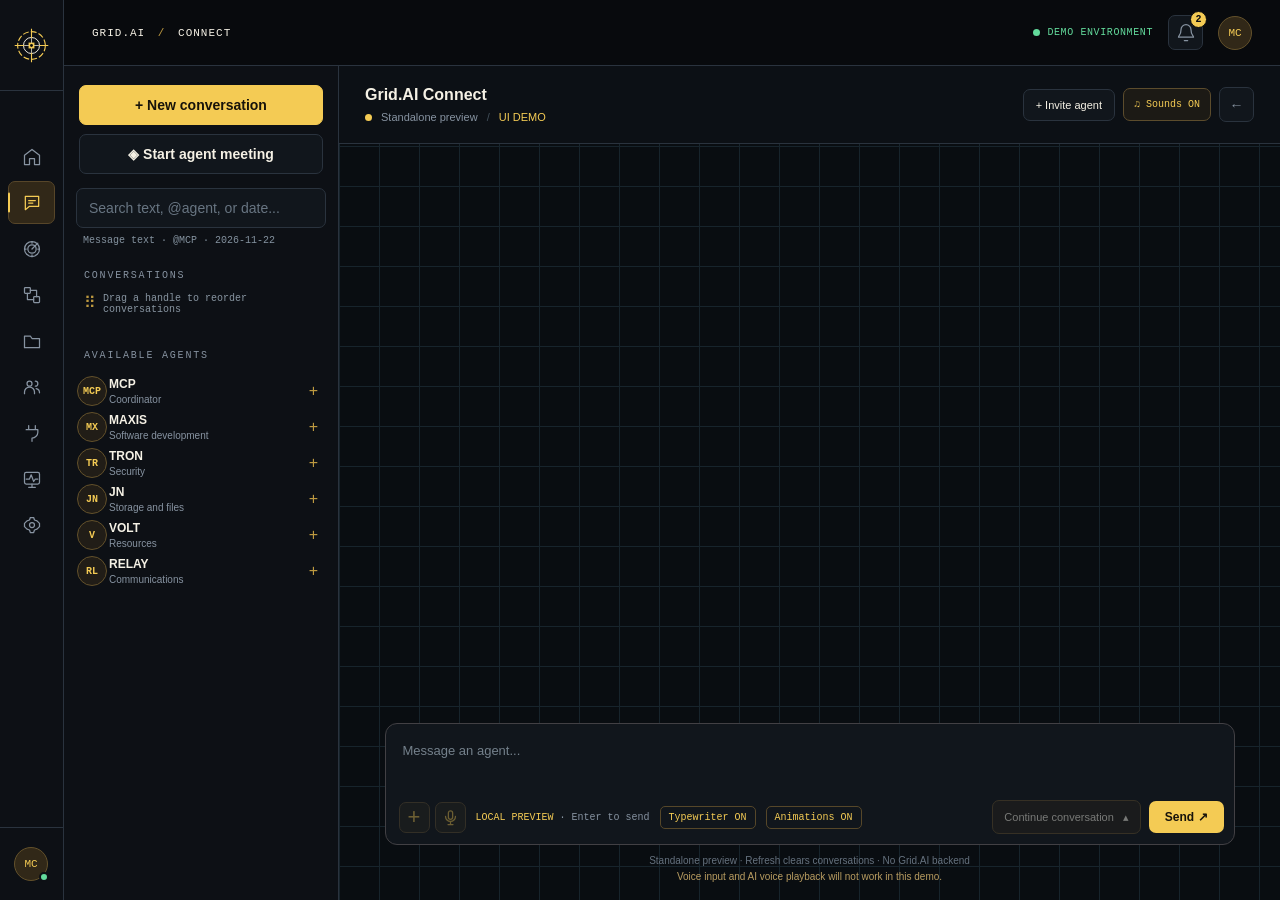
==== commit ec4dba39: "Unify GRID.AI demo workspaces under persistent native application shell" ====
--- a/Chat.html
+++ b/Chat.html
@@ -4,6 +4,7 @@
 <meta charset="UTF-8">
 <meta name="viewport" content="width=device-width, initial-scale=1">
 <title>Grid.AI | Connect</title>
+<script>if(window.top===window.self&&!new URLSearchParams(location.search).has("standalone")){const p=new URLSearchParams(location.hash.slice(1));const agent=p.get("agent");location.replace("./index.html#connect"+(agent?"?agent="+encodeURIComponent(agent):""));}</script>
 
 <link rel="stylesheet" href="./styles/grid-theme.css">
 <link rel="stylesheet" href="./styles/chat.css">
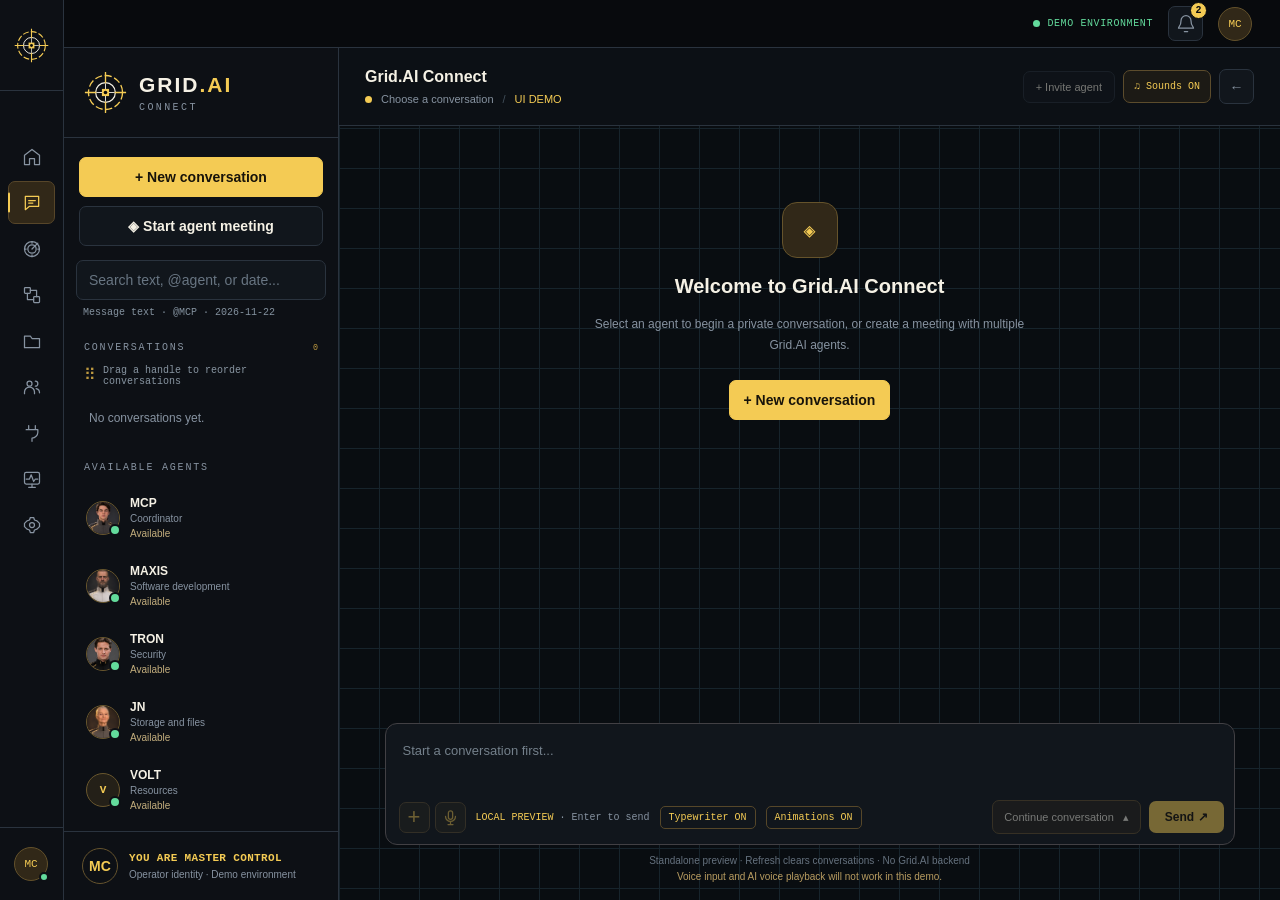
==== commit 11808f3e: "Compact workspace headers and add Workflow Designer chat sounds and Mcp presence" ====
--- a/Chat.html
+++ b/Chat.html
@@ -89,7 +89,7 @@
       <div style="display:flex;align-items:center;gap:11px;min-width:0">
         <button class="icon-button mobile-only" id="menuButton"
                 aria-label="Open navigation">☰</button>
-        <div class="conversation-heading" id="conversationHeading">
+        <div class="conversation-heading visually-hidden" id="conversationHeading">
           <div class="topbar-title" id="conversationTitle">
             Grid.AI Connect
           </div>
--- a/styles/chat.css
+++ b/styles/chat.css
@@ -1383,3 +1383,9 @@
   .sound-toggle { padding: 6px 8px; font-size: 9px; }
 }
 
+
+/* The selected conversation is already identified in the conversation list. */
+.conversation-heading.visually-hidden{position:absolute!important;width:1px!important;height:1px!important;overflow:hidden!important;clip-path:inset(50%);white-space:nowrap;pointer-events:none}
+.topbar{height:48px;min-height:48px;padding-block:0;gap:8px}
+.topbar-actions{flex-shrink:0}
+@media(max-width:700px){.topbar{height:48px;min-height:48px}}
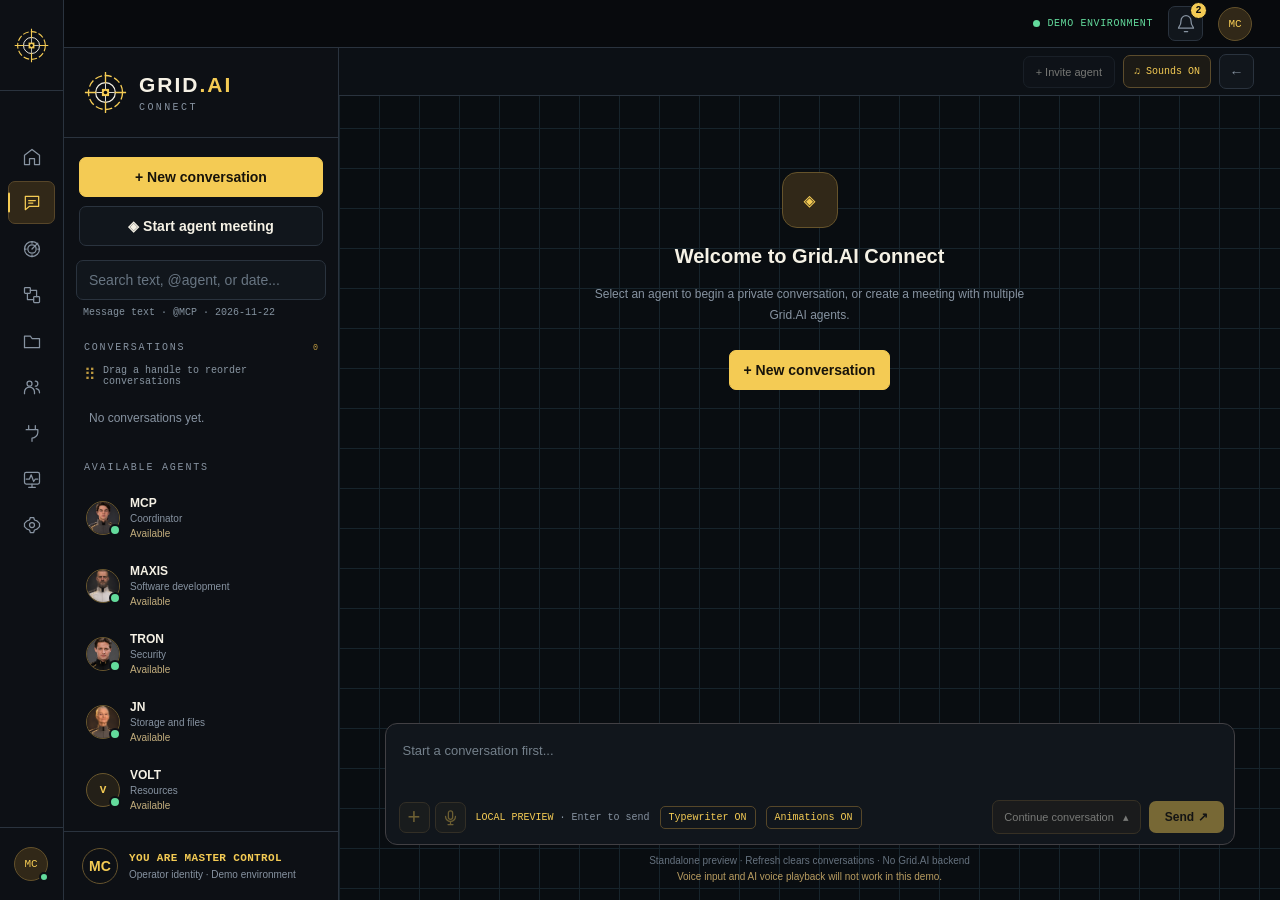
==== commit 8f47e012: "Add role-aware local intent matching and scoped conversation follow-ups" ====
--- a/Chat.html
+++ b/Chat.html
@@ -395,6 +395,7 @@
 
 <div class="toast" id="toast" role="status"></div>
 
+<script src="./scripts/demo-text.js"></script>
 <script src="./scripts/chat.js"></script>
 <script src="./scripts/agent-ui.js"></script>
 <script src="./scripts/workspace-ui.js"></script>
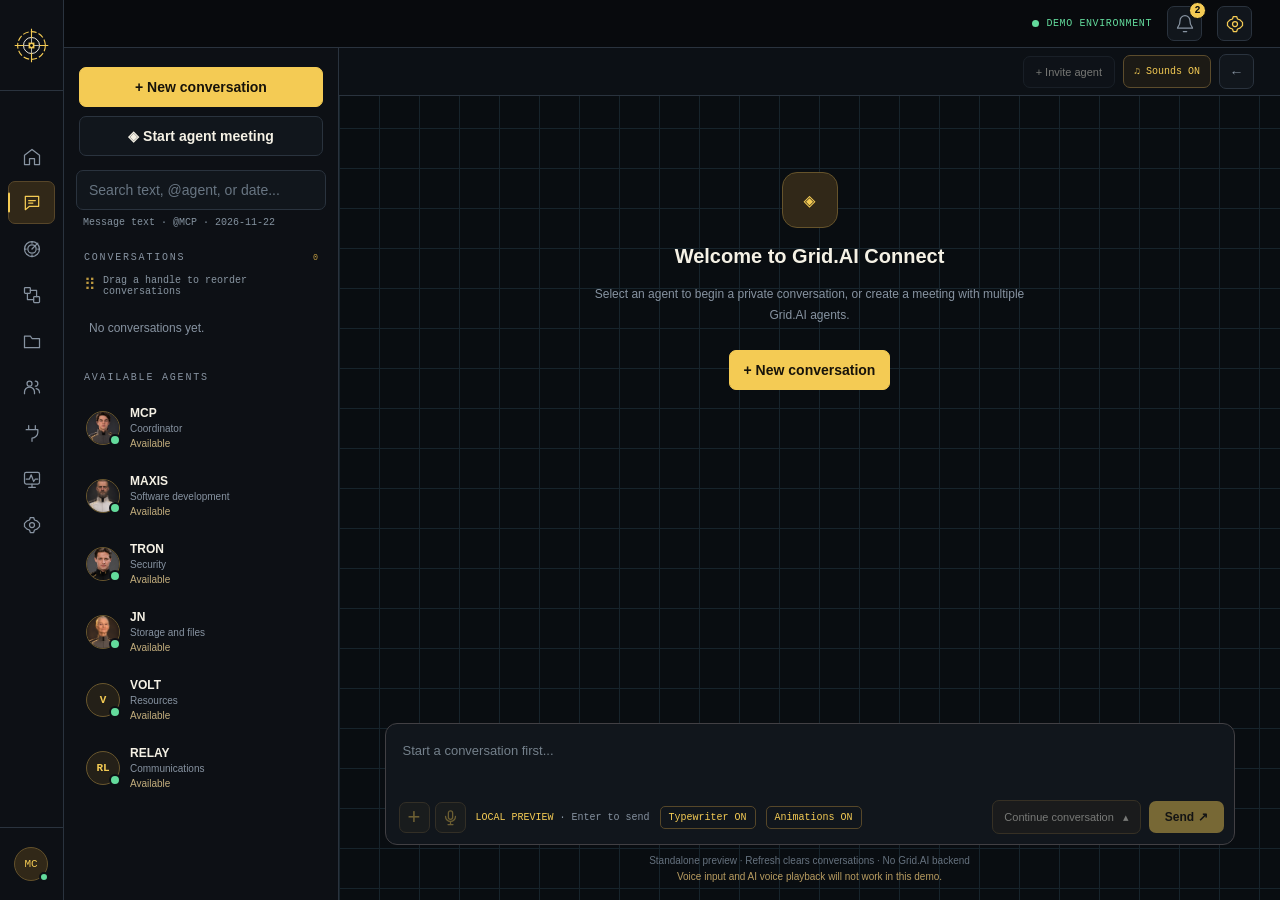
==== commit e611c02e: "Remove Connect identity footer and replace global avatar with Settings shortcut" ====
--- a/Chat.html
+++ b/Chat.html
@@ -20,28 +20,6 @@
 
   <aside class="sidebar" aria-label="Conversation navigation">
 
-    <div class="brand" aria-label="GRID.AI Connect">
-      <svg class="brand-symbol" viewBox="0 0 48 48"
-           fill="none" aria-hidden="true">
-        <circle cx="24" cy="24" r="19"
-                stroke="#f4cb54" stroke-width="1.5"
-                stroke-dasharray="8 3"/>
-        <circle cx="24" cy="24" r="11"
-                stroke="#f5f1e5" stroke-width="1.3"/>
-        <path d="M24 1v13M24 34v13M1 24h13M34 24h13"
-              stroke="#f4cb54" stroke-width="1.5"/>
-        <path d="M24 14v20M14 24h20"
-              stroke="#f5f1e5"/>
-        <rect x="20" y="20" width="8" height="8"
-              fill="#f4cb54"/>
-        <circle cx="24" cy="24" r="2" fill="#080a0d"/>
-      </svg>
-      <div>
-        <div class="brand-name">GRID<span>.AI</span></div>
-        <div class="brand-sub">CONNECT</div>
-      </div>
-    </div>
-
     <div class="sidebar-actions">
       <a class="grid-home-link" href="./index.html"><span aria-hidden="true">←</span> GRID.AI Home</a>
       <button class="primary-button" id="newChatButton">
@@ -68,15 +46,6 @@
       <div id="agentList"></div>
     </div>
 
-    <div class="sidebar-bottom">
-      <div class="identity">
-        <div class="identity-avatar">MC</div>
-        <div>
-          <strong>YOU ARE MASTER CONTROL</strong>
-          <small>Operator identity · Demo environment</small>
-        </div>
-      </div>
-    </div>
   </aside>
 
   <div class="pane-resizer sidebar-resizer" id="sidebarResizer" role="separator"
--- a/styles/chat.css
+++ b/styles/chat.css
@@ -1389,3 +1389,6 @@
 .topbar{height:48px;min-height:48px;padding-block:0;gap:8px}
 .topbar-actions{flex-shrink:0}
 @media(max-width:700px){.topbar{height:48px;min-height:48px}}
+
+/* Connect is already branded by the global navigation. */
+.sidebar>.sidebar-actions{flex-shrink:0}
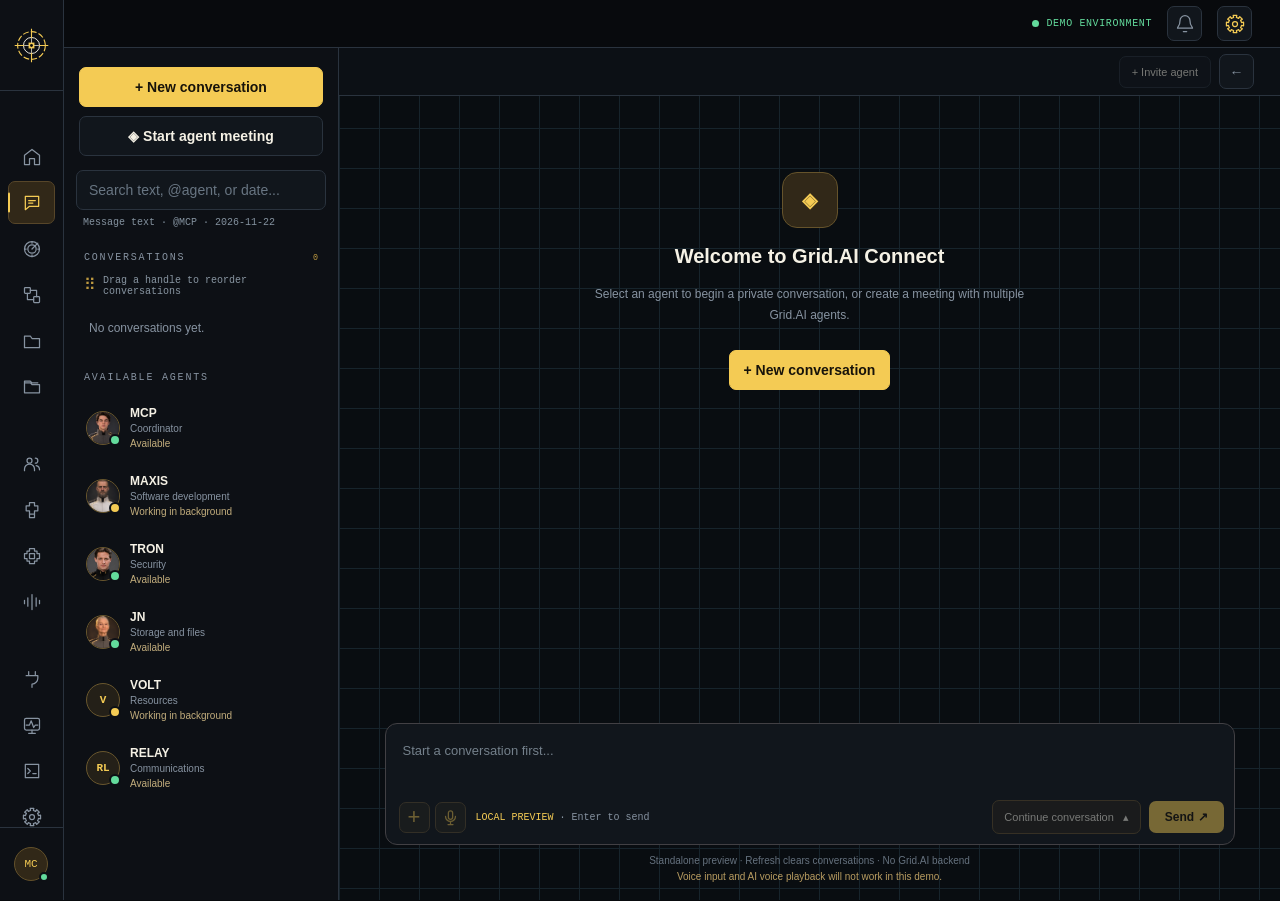
==== commit 39cd2d10: "Fix Vercel voice sample inclusion and add GRID.AI favicon" ====
--- a/Chat.html
+++ b/Chat.html
@@ -4,6 +4,7 @@
 <meta charset="UTF-8">
 <meta name="viewport" content="width=device-width, initial-scale=1">
 <title>Grid.AI | Connect</title>
+<link rel="icon" type="image/svg+xml" href="./favicon.svg">
 <script>if(window.top===window.self&&!new URLSearchParams(location.search).has("standalone")){const p=new URLSearchParams(location.hash.slice(1));const agent=p.get("agent");location.replace("./index.html#connect"+(agent?"?agent="+encodeURIComponent(agent):""));}</script>
 
 <link rel="stylesheet" href="./styles/grid-theme.css">
--- a/styles/agent-ui.css
+++ b/styles/agent-ui.css
@@ -387,3 +387,9 @@
 .header-participant {cursor:pointer;}
 .header-participant .agent-portrait,.header-participant .agent-portrait img {pointer-events:none;}
 .agent-item {padding-right:7px;}
+
+/* Match Home's gold background-work status palette. */
+.presence-background{background:#f4cb54}
+
+.presence-hold{background:#f07878!important}
+[data-grid-presence-mode="hold"]{color:#f07878!important}
